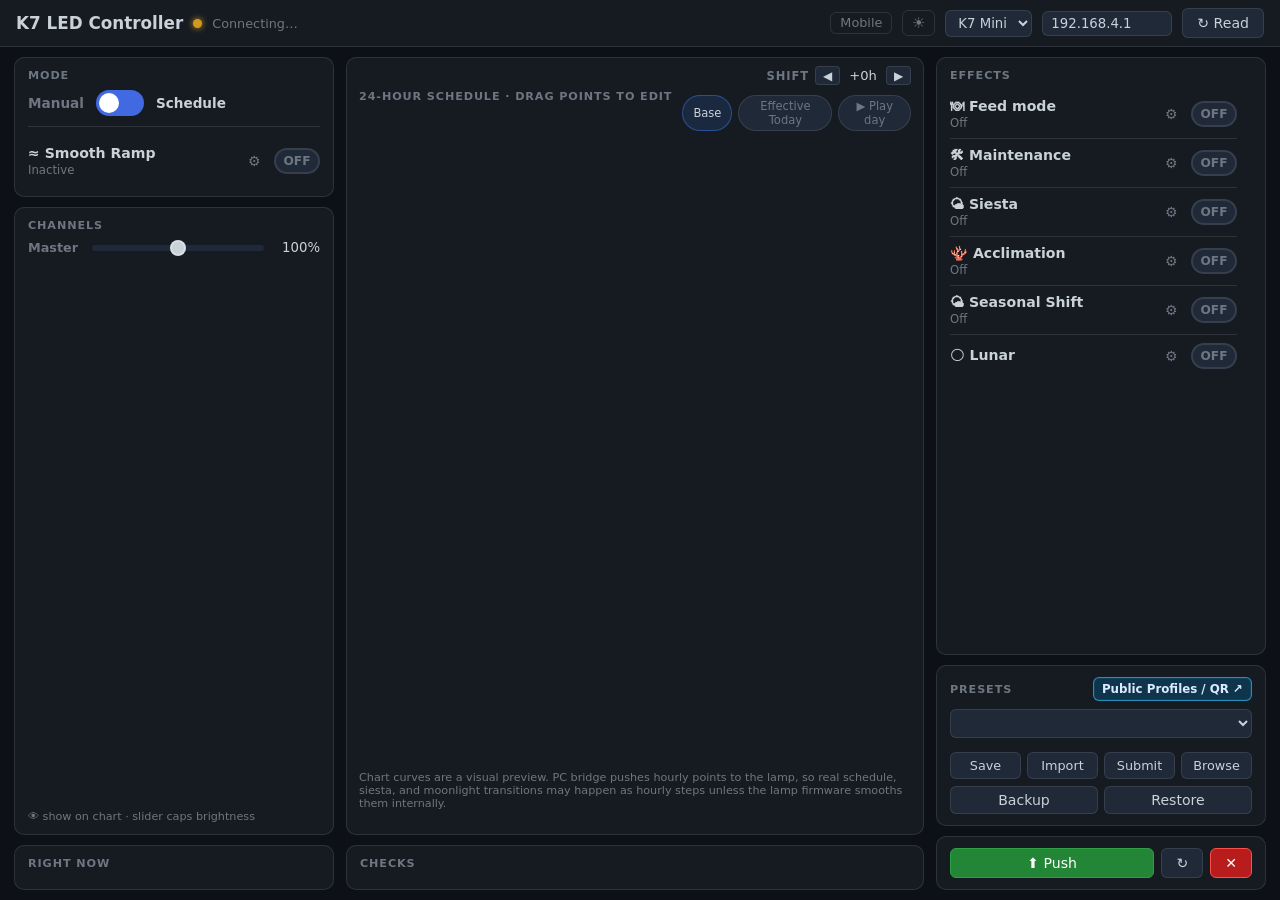
==== internal/httpapi/static/index.html @ 7604b58f "Initialize ReefTank Hub from K7 Pi controller" ====
<!DOCTYPE html>
<html lang="en">
<head>
<meta charset="UTF-8">
<meta name="viewport" content="width=device-width, initial-scale=1">
<title>K7 LED Controller</title>
<link rel="icon" type="image/png" href="/static/favicon.png">
<link rel="stylesheet" href="/static/vendor/bootstrap.min.css">
<script src="/static/vendor/chart.umd.min.js"></script>
<script src="/static/vendor/chartjs-plugin-dragdata.min.js"></script>
<style>
:root {
  --bg:             #0d1117;
  --surface:        #161b22;
  --surface2:       #1f2937;
  --border:         rgba(255,255,255,0.1);
  --text:           #c9d1d9;
  --muted:          #6e7681;
  --hover:          #2d3748;
  --chart-grid:     rgba(255,255,255,0.05);
  --tooltip-bg:     rgba(15,20,30,0.95);
  --tooltip-border: rgba(255,255,255,0.1);
  --tooltip-text:   #c9d1d9;
  --nowline:        rgba(220,160,20,0.85);
  --nowline-label:  rgba(220,160,20,1);
  --shiftline:      rgba(56,189,248,0.85);
  --shiftline-label:rgba(56,189,248,1);
}
[data-theme="light"] {
  --bg:             #f6f8fa;
  --surface:        #ffffff;
  --surface2:       #eaeef2;
  --border:         rgba(0,0,0,0.12);
  --text:           #1c2128;
  --muted:          #57606a;
  --hover:          #d0d7de;
  --chart-grid:     rgba(0,0,0,0.07);
  --tooltip-bg:     rgba(255,255,255,0.97);
  --tooltip-border: rgba(0,0,0,0.15);
  --tooltip-text:   #1c2128;
  --nowline:        rgba(180,110,0,0.8);
  --nowline-label:  rgba(180,110,0,1);
  --shiftline:      rgba(3,105,161,0.8);
  --shiftline-label:rgba(3,105,161,1);
}
* { box-sizing: border-box; }
body {
  background: var(--bg); color: var(--text);
  font-family: 'Segoe UI', system-ui, sans-serif;
  height: 100vh; overflow: hidden; margin: 0;
  display: flex; flex-direction: column;
}

/* ── topbar ── */
.topbar { background: var(--surface); border-bottom: 1px solid var(--border); padding: 8px 16px; display: flex; align-items: center; gap: 10px; flex-wrap: wrap; flex-shrink: 0; }
.topbar h1 { font-size: 1.05rem; font-weight: 600; margin: 0; white-space: nowrap; }
.topbar input[type=text], .topbar select { background: var(--surface2); border: 1px solid var(--border); color: var(--text); border-radius: 6px; padding: 4px 8px; font-size: 0.83rem; font-family: inherit; }
.topbar input[type=text] { width: 130px; }
.status-dot { width: 9px; height: 9px; border-radius: 50%; flex-shrink: 0; }
.status-dot.ok    { background: #3fb950; box-shadow: 0 0 6px #3fb950; }
.status-dot.error { background: #f85149; box-shadow: 0 0 6px #f85149; }
.status-dot.busy  { background: #d29922; box-shadow: 0 0 6px #d29922; animation: pulse 1s infinite; }
@keyframes pulse { 0%,100%{opacity:1} 50%{opacity:0.4} }
#statusMsg { font-size: 0.8rem; color: var(--muted); }
.version-chip { display:none; align-items:center; min-height:22px; padding:2px 8px; border:1px solid var(--border); border-radius:6px; background:var(--surface2); color:var(--muted); font-size:0.74rem; font-variant-numeric:tabular-nums; white-space:nowrap; }

/* ── three-column grid ── */
.grid-b {
  display: grid; grid-template-columns: 320px minmax(260px, 1fr) 330px;
  gap: 12px; padding: 10px 14px;
  flex: 1; min-height: 0;
}
.col-left  { display: flex; flex-direction: column; gap: 10px; min-height: 0; overflow-y: auto; }
.col-mid   { display: flex; flex-direction: column; min-height: 0; min-width: 0; }
.col-right { display: flex; flex-direction: column; gap: 10px; min-height: 0; overflow-y: auto; }

/* ── cards ── */
.card { background: var(--surface); border: 1px solid var(--border); border-radius: 10px; padding: 11px 13px; color: var(--text); }
.card-title { font-size: 0.7rem; font-weight: 700; letter-spacing: 0.08em; text-transform: uppercase; color: var(--muted); margin-bottom: 8px; }
.card-title-row { display:flex; align-items:center; justify-content:space-between; gap:8px; margin-bottom:8px; }
.card-title-row .card-title { margin-bottom:0; }
.public-profile-link { color:#dbeafe; border:1px solid rgba(56,189,248,0.65); border-radius:6px; padding:4px 8px; font-size:0.74rem; font-weight:700; letter-spacing:0; text-transform:none; text-decoration:none; background:rgba(3,105,161,0.34); box-shadow:0 0 0 1px rgba(14,165,233,0.12) inset; white-space:nowrap; }
.public-profile-link:hover { color:#ffffff; border-color:#7dd3fc; background:rgba(3,105,161,0.55); }
.warn-list { display:flex; flex-direction:column; gap:6px; }
.warn-item { border:1px solid var(--border); border-radius:8px; padding:7px 9px; font-size:0.76rem; line-height:1.35; background:var(--surface2); }
.warn-item[data-level="caution"] { border-color: rgba(248,81,73,0.4); }
.warn-item[data-level="check"] { border-color: rgba(210,153,34,0.4); }
.warn-item[data-level="info"] { border-color: rgba(56,189,248,0.4); }
.warn-item[data-level="ok"] { border-color: rgba(63,185,80,0.35); }
.warn-level { font-size:0.68rem; letter-spacing:0.08em; text-transform:uppercase; color:var(--muted); margin-bottom:2px; }

/* ── mode toggle (inside card) ── */
.mode-row { display: flex; align-items: center; gap: 12px; }
.mode-label { font-size: 0.85rem; font-weight: 600; color: var(--muted); }
.mode-label.active { color: var(--text); }
.toggle-switch { position: relative; width: 48px; height: 26px; cursor: pointer; flex-shrink: 0; }
.toggle-switch input { opacity: 0; width: 0; height: 0; }
.toggle-track { position: absolute; inset: 0; border-radius: 13px; background: #4169e1; transition: background 0.2s; }
.toggle-track.manual { background: #e1a141; }
.toggle-thumb { position: absolute; top: 3px; left: 3px; width: 20px; height: 20px; border-radius: 50%; background: #fff; transition: transform 0.2s; }
.toggle-switch input:checked ~ .toggle-thumb { transform: translateX(22px); }
.mode-extra { margin-top:10px; padding-top:10px; border-top:1px solid var(--border); }

/* ── master / shift ── */
.master-row { display: grid; grid-template-columns: 54px 1fr 50px; align-items: center; gap: 8px; }
.shift-row  { display: flex; align-items: center; gap: 6px; margin-top: 8px; }
.master-lbl { font-size: 0.8rem; font-weight: 600; color: var(--muted); }
.master-slider { flex:1; width:100%; height:6px; -webkit-appearance:none; appearance:none; border-radius:3px; outline:none; cursor:pointer; background:var(--surface2); accent-color:#c9d1d9; }
.master-slider::-webkit-slider-thumb { -webkit-appearance:none; width:16px; height:16px; border-radius:50%; background:#c9d1d9; cursor:pointer; border:2px solid rgba(255,255,255,0.3); }
.master-value { width:50px; text-align:right; font-size:0.83rem; font-variant-numeric:tabular-nums; }
.shift-btn { background:var(--surface2); border:1px solid var(--border); color:var(--text); border-radius:4px; padding:1px 7px; font-size:0.78rem; cursor:pointer; }
.shift-btn:hover { background:var(--hover); }
.shift-val { min-width:34px; text-align:center; font-size:0.82rem; font-variant-numeric:tabular-nums; }

/* ── channel rows (combined current + cap) ── */
.ch-row { display:grid; grid-template-columns: 14px 78px 22px 1fr 48px; align-items:center; gap:7px; padding:7px 0; border-bottom: 1px solid var(--border); }
.ch-row:last-child { border-bottom: none; }
.ch-dot  { width: 12px; height: 12px; border-radius: 50%; }
.ch-name { font-size: 0.83rem; font-weight: 500; }
.eye { background: transparent; border: none; cursor: pointer; color: var(--muted); font-size: 0.88rem; padding: 0; line-height: 1; }
.eye.off { opacity: 0.22; }
[data-theme="light"] .master-slider::-webkit-slider-thumb { background:#57606a; border-color:rgba(0,0,0,0.2); }
.ch-slider { width:100%; height:6px; -webkit-appearance:none; appearance:none; border-radius:3px; outline:none; cursor:pointer; background:var(--surface2); }
.ch-slider::-webkit-slider-thumb { -webkit-appearance:none; width:16px; height:16px; border-radius:50%; cursor:pointer; border:2px solid rgba(255,255,255,0.3); }
.ch-scale-val { text-align:right; font-size:0.8rem; font-variant-numeric:tabular-nums; color:var(--muted); }

/* Editable value chips — tap a number to type it instead of dragging the slider */
.editable-val { box-sizing:border-box; border:1px solid var(--border); background:var(--surface2); border-radius:5px; padding:2px 5px; cursor:text; color:var(--text); }
.editable-val:hover { border-color:var(--accent,#3a8fd8); }
.editable-val.editing { padding:0; border-color:var(--accent,#3a8fd8); }
.editable-val .val-edit { box-sizing:border-box; width:100%; border:none; background:transparent; color:var(--text); font:inherit; text-align:right; outline:none; padding:2px 5px; margin:0; -moz-appearance:textfield; }
.editable-val .val-edit::-webkit-outer-spin-button,
.editable-val .val-edit::-webkit-inner-spin-button { -webkit-appearance:none; margin:0; }
[data-theme="light"] .ch-slider::-webkit-slider-thumb { border-color:rgba(0,0,0,0.2); }
.channels-card { flex:1; min-height:0; display:flex; flex-direction:column; overflow:hidden; }
#chScaleBar { flex:1; min-height:0; overflow-y:auto; padding-right:4px; scrollbar-gutter:stable; }
.channels-note { flex-shrink:0; font-size:0.7rem; color:var(--muted); margin-top:6px; }

/* ── now bars ── */
.now-bar-row { display: grid; grid-template-columns: 14px 1fr 7px 1fr 38px; align-items: center; gap: 7px; padding: 4px 0; }
.now-track { background: var(--surface2); border-radius: 3px; height: 9px; overflow: hidden; }
.now-fill  { height: 100%; border-radius: 3px; }
.now-pct   { text-align: right; font-size: 0.76rem; color: var(--muted); font-variant-numeric: tabular-nums; }
.out-dot { width: 7px; height: 7px; border-radius: 50%; background: var(--muted); opacity: 0.85; }
.out-dot.out-ok      { background:#3fb950; box-shadow:0 0 4px rgba(63,185,80,0.8); }
.out-dot.out-pending { background:#d29922; box-shadow:0 0 4px rgba(210,153,34,0.8); }
.out-dot.out-fail    { background:#f85149; box-shadow:0 0 4px rgba(248,81,73,0.8); }
.out-dot.out-est     { background:var(--muted); opacity:0.45; }

/* ── chart (fills col-mid) ── */
#autoPanel {
  flex: 1; min-height: 0; display: flex; flex-direction: column;
  background: var(--surface); border: 1px solid var(--border); border-radius: 10px;
  padding: 8px 12px 6px;
}
.chart-title { font-size: 0.7rem; font-weight: 700; letter-spacing: 0.08em; text-transform: uppercase; color: var(--muted); margin-bottom: 4px; flex-shrink: 0; }
.chart-top { display:flex; align-items:center; justify-content:space-between; gap:10px; margin-bottom:4px; flex-shrink:0; }
.chart-controls { display:flex; align-items:center; gap:10px; flex-wrap:wrap; justify-content:flex-end; }
.chart-modes { display:flex; gap:6px; }
.chart-mode-btn { background:var(--surface2); border:1px solid var(--border); color:var(--muted); border-radius:999px; padding:3px 10px; font-size:0.72rem; cursor:pointer; font-family:inherit; }
.chart-mode-btn.active { color:var(--text); border-color:rgba(59,130,246,0.45); background:rgba(59,130,246,0.14); }
.chart-shift { display:flex; align-items:center; gap:6px; }
.chart-shift-label { font-size:0.72rem; font-weight:700; letter-spacing:0.08em; text-transform:uppercase; color:var(--muted); }
.chart-canvas-wrap { flex: 1; min-height: 0; position: relative; }
.chart-canvas-wrap canvas { position: absolute; inset: 0; }
.chart-mode-btn.play-active { color:#f59e0b; border-color:rgba(245,158,11,0.45); background:rgba(245,158,11,0.14); }
.chart-toast { position:fixed; top:50%; left:50%; transform:translate(-50%,-50%) scale(0.92); background:#1e3a5f; border:1px solid #3b82f6; color:#e2e8f0; border-radius:10px; padding:12px 22px; font-size:0.88rem; font-weight:500; z-index:9999; opacity:0; transition:opacity 0.2s,transform 0.2s; pointer-events:none; white-space:nowrap; box-shadow:0 8px 32px rgba(0,0,0,0.5); }
.chart-toast.show { opacity:1; transform:translate(-50%,-50%) scale(1); }
.color-strip { display: flex; height: 13px; border-radius: 4px; overflow: hidden; gap: 1px; margin-top: 5px; flex-shrink: 0; }
.color-strip > div { flex: 1; }

/* ── manual panel (in col-mid) ── */
#manualPanel { flex: 1; overflow-y: auto; padding: 14px 4px; }
.ch-slider-row { display: flex; align-items: center; gap: 12px; padding: 9px 0; border-bottom: 1px solid var(--border); }
.ch-slider-row:last-child { border-bottom: none; }
.ch-label { width: 106px; font-size: 0.88rem; font-weight: 500; flex-shrink: 0; }
.ch-value { width: 48px; text-align: right; font-size: 0.88rem; font-variant-numeric: tabular-nums; }

/* ── effects (right column) ── */
.fx-row-wrap { border-bottom: 1px solid var(--border); }
.fx-row-wrap:last-child { border-bottom: none; }
.effects-card { flex:1; min-height:0; overflow-y:auto; scrollbar-gutter:stable; }
.fx-row { display: flex; align-items: center; padding: 8px 0; gap: 8px; }
.fx-info { flex: 1; min-width: 0; }
.fx-name { font-size: 0.88rem; font-weight: 600; }
.fx-sub  { font-size: 0.73rem; color: var(--muted); margin-top: 2px; white-space: nowrap; overflow: hidden; text-overflow: ellipsis; }
.fx-cog  { background: transparent; border: none; color: var(--muted); font-size: 0.88rem; cursor: pointer; padding: 3px 5px; border-radius: 4px; line-height: 1; }
.fx-cog:hover, .fx-cog.open { background: var(--hover); color: var(--text); }
.fx-tog  { min-width: 46px; height: 26px; border-radius: 13px; border: 2px solid var(--border); background: var(--surface2); color: var(--muted); font-size: 0.76rem; font-weight: 700; cursor: pointer; font-family: inherit; transition: border-color 0.15s, background 0.15s, color 0.15s; flex-shrink: 0; }

/* active states */
.fx-row-wrap[data-fx="ramp"].active  .fx-tog { border-color:rgba(56,189,248,0.6);  background:rgba(56,189,248,0.14);  color:#38bdf8; }
.fx-row-wrap[data-fx="feed"].active  .fx-tog { border-color:rgba(249,115,22,0.6);  background:rgba(249,115,22,0.14);  color:#f97316; }
.fx-row-wrap[data-fx="maintenance"].active  .fx-tog { border-color:rgba(203,213,225,0.65);  background:rgba(203,213,225,0.12);  color:#e2e8f0; }
.fx-row-wrap[data-fx="siesta"].active .fx-tog { border-color:rgba(56,189,248,0.6);  background:rgba(56,189,248,0.14);  color:#38bdf8; }
.fx-row-wrap[data-fx="acclimation"].active .fx-tog { border-color:rgba(16,185,129,0.6);  background:rgba(16,185,129,0.14);  color:#10b981; }
.fx-row-wrap[data-fx="seasonal"].active .fx-tog { border-color:rgba(234,179,8,0.6);  background:rgba(234,179,8,0.14);  color:#eab308; }
.fx-row-wrap[data-fx="lunar"].active .fx-tog { border-color:rgba(99,102,241,0.6);  background:rgba(99,102,241,0.16);  color:#818cf8; }
.fx-row-wrap[data-fx="ramp"].active  .fx-name { color:#38bdf8; }
.fx-row-wrap[data-fx="feed"].active  .fx-name { color:#f97316; }
.fx-row-wrap[data-fx="maintenance"].active  .fx-name { color:#e2e8f0; }
.fx-row-wrap[data-fx="siesta"].active .fx-name { color:#38bdf8; }
.fx-row-wrap[data-fx="acclimation"].active .fx-name { color:#10b981; }
.fx-row-wrap[data-fx="seasonal"].active .fx-name { color:#eab308; }
.fx-row-wrap[data-fx="lunar"].active .fx-name { color:#818cf8; }

/* inline settings panel */
.fx-flyout { display:none; padding:7px 0 3px; border-top:1px solid var(--border); }
.fx-flyout.open { display:block; }
.fx-flyout-title { display:none; }
.fx-flyout-row { display:flex; align-items:center; gap:8px; padding:3px 0; font-size:0.82rem; }
.fx-time-row   { display:flex; align-items:center; gap:6px; padding:3px 0; font-size:0.81rem; color:var(--muted); }
.ls-label      { display:flex; align-items:center; gap:6px; font-size:0.83rem; color:var(--text); cursor:pointer; user-select:none; }
.ls-label input[type=checkbox] { cursor:pointer; accent-color:#6366f1; }
.ls-time-wrap  { display:flex; align-items:center; gap:5px; margin-top:4px; font-size:0.81rem; color:var(--muted); }
.time-input    { background:var(--surface2); border:1px solid var(--border); color:var(--text); border-radius:4px; padding:3px 5px; font-size:0.8rem; width:86px; font-family:inherit; }
.time-input::-webkit-calendar-picker-indicator { filter:invert(0.6); cursor:pointer; }
[data-theme="light"] .time-input::-webkit-calendar-picker-indicator { filter:none; opacity:0.5; }
.lm-intensity { background:var(--surface2); border:1px solid var(--border); color:var(--text); border-radius:4px; padding:3px 4px; font-size:0.8rem; width:3rem; text-align:center; font-family:inherit; }
.fx-phase { font-size:0.82rem; color:var(--muted); }

/* ── presets ── */
#presetSel { background:var(--surface2); border:1px solid var(--border); color:var(--text); border-radius:6px; padding:5px 8px; font-size:0.83rem; width:100%; cursor:pointer; font-family:inherit; }
#presetDesc { font-size:0.75rem; color:var(--muted); }
.preset-action-row { display:flex; gap:6px; margin-top:7px; align-items:center; }
.preset-action-row .btn-secondary-custom { flex:1 1 0; min-width:0; padding:5px 8px; }
.preset-action-row.compact .btn-secondary-custom { font-size:0.8rem; }

/* ── buttons ── */
.btn-primary-custom   { background:#238636; border:1px solid #2ea043; color:#fff; border-radius:6px; padding:6px 14px; font-size:0.88rem; cursor:pointer; transition:background 0.15s; font-family:inherit; }
.btn-primary-custom:hover   { background:#2ea043; }
.btn-secondary-custom { background:var(--surface2); border:1px solid var(--border); color:var(--text); border-radius:6px; padding:6px 14px; font-size:0.88rem; cursor:pointer; transition:background 0.15s; font-family:inherit; }
.btn-secondary-custom:hover { background:var(--hover); }
.btn-danger-custom    { background:#b91c1c; border:1px solid #f85149; color:#fff; border-radius:6px; padding:6px 14px; font-size:0.88rem; cursor:pointer; transition:background 0.15s; font-family:inherit; }
.btn-danger-custom:hover    { background:#dc2626; }
button:disabled { opacity:0.45; cursor:not-allowed; }
.cap-hidden { display:none !important; }

/* ── consent modal ── */
.consent-backdrop { position:fixed; inset:0; z-index:1000; background:rgba(0,0,0,0.72); display:flex; align-items:center; justify-content:center; padding:18px; }
.consent-backdrop[hidden] { display:none; }
.consent-modal { width:min(560px, 100%); max-height:min(660px, 92vh); background:var(--surface); border:1px solid var(--border); border-radius:10px; box-shadow:0 18px 48px rgba(0,0,0,0.42); display:flex; flex-direction:column; overflow:hidden; }
.consent-head { padding:14px 16px 10px; border-bottom:1px solid var(--border); }
.consent-title { font-size:1rem; font-weight:700; }
.consent-sub { font-size:0.78rem; color:var(--muted); margin-top:3px; }
.consent-body { max-height:280px; overflow-y:auto; padding:14px 16px; line-height:1.45; font-size:0.86rem; scrollbar-gutter:stable; }
.consent-body p { margin:0 0 10px; }
.consent-body p:last-child { margin-bottom:0; }
.consent-check { display:flex; align-items:flex-start; gap:9px; padding:12px 16px; border-top:1px solid var(--border); font-size:0.82rem; line-height:1.35; }
.consent-check input { margin-top:2px; accent-color:#3fb950; }
.consent-actions { display:flex; justify-content:flex-end; gap:8px; padding:12px 16px 14px; border-top:1px solid var(--border); }
.consent-hint { padding:0 16px 12px; color:var(--muted); font-size:0.76rem; }

/* ── Community preset browser ── */
.cpb-backdrop { position:fixed; inset:0; z-index:1000; background:rgba(0,0,0,0.74); display:flex; align-items:center; justify-content:center; padding:14px; }
.cpb-backdrop[hidden] { display:none; }
.cpb-panel { width:100%; max-width:480px; max-height:88vh; background:var(--surface); border:1px solid var(--border); border-radius:10px; box-shadow:0 18px 48px rgba(0,0,0,0.44); display:flex; flex-direction:column; overflow:hidden; }
.cpb-head { padding:14px 14px 10px; border-bottom:1px solid var(--border); display:flex; align-items:center; justify-content:space-between; }
.cpb-title { font-size:1rem; font-weight:700; }
.cpb-filter { display:flex; gap:6px; padding:10px 14px; border-bottom:1px solid var(--border); }
.cpb-filter-btn { flex:1; padding:6px 8px; border-radius:6px; border:1px solid var(--border); background:transparent; color:var(--text); font-size:0.78rem; cursor:pointer; font-family:inherit; }
.cpb-filter-btn.active { background:#3b82f6; color:#fff; border-color:transparent; }
.cpb-list { flex:1; overflow-y:auto; padding:8px 10px; display:flex; flex-direction:column; gap:8px; scrollbar-gutter:stable; min-height:120px; }
.cpb-item { border:1px solid var(--border); border-radius:8px; padding:10px 12px; }
.cpb-item-head { display:flex; align-items:baseline; justify-content:space-between; gap:8px; margin-bottom:4px; }
.cpb-item-name { font-weight:600; font-size:0.9rem; }
.cpb-item-badge { font-size:0.68rem; padding:2px 6px; border-radius:4px; background:var(--border); color:var(--muted); white-space:nowrap; }
.cpb-item-notes { font-size:0.78rem; color:var(--muted); line-height:1.35; margin-bottom:8px; }
.cpb-item-btn { display:block; width:100%; padding:7px 12px; border-radius:6px; border:none; background:#3b82f6; color:#fff; font-size:0.82rem; font-weight:600; cursor:pointer; font-family:inherit; }
.cpb-item-btn:active { opacity:0.8; }
.cpb-status { padding:20px 14px; text-align:center; color:var(--muted); font-size:0.82rem; }

/* ── responsive ── */
@media (max-width:1100px) {
  body { overflow:auto; height:auto; }
  .grid-b { grid-template-columns:1fr; height:auto; }
  .col-left, .col-right { overflow-y:visible; }
  #autoPanel { min-height:320px; }
}
@media (min-width:1101px) and (max-height:760px) {
  .topbar { padding-top:4px; padding-bottom:4px; }
  .grid-b { gap:10px; padding:8px 10px; }
  .col-left, .col-right { gap:8px; }
  .card { padding:9px 12px; }
  .card-title { margin-bottom:6px; }
  .mode-extra { margin-top:8px; padding-top:8px; }
  .ch-row { padding:4px 0; gap:6px; }
  .master-row { margin-bottom:5px !important; }
  .channels-note { margin-top:4px; }
  .now-bar-row { padding:3px 0; }
  .fx-row { padding:5px 0; }
  .fx-flyout { padding-top:5px; }
  .fx-flyout-row, .fx-time-row { padding:2px 0; }
  .chart-top { margin-bottom:2px; }
  .color-strip { height:12px; margin-top:4px; }
}
dialog.yn-dialog { border:1px solid var(--border); border-radius:10px; background:var(--surface); color:var(--text); padding:20px 24px; max-width:340px; }
dialog.yn-dialog::backdrop { background:rgba(0,0,0,0.45); }
dialog.yn-dialog p { margin:0 0 16px; font-size:0.9rem; line-height:1.4; }
dialog.yn-dialog .yn-btns { display:flex; gap:8px; justify-content:flex-end; }
dialog.yn-dialog .yn-btns button { padding:6px 18px; border-radius:6px; border:1px solid var(--border); cursor:pointer; font-family:inherit; font-size:0.88rem; background:var(--surface2); color:var(--text); }
dialog.yn-dialog .yn-btns button.yn-yes { background:var(--accent,#3a8fd8); color:#fff; border-color:var(--accent,#3a8fd8); }
dialog.fr-dialog { border:1px solid var(--border); border-radius:10px; background:var(--surface); color:var(--text); padding:22px 24px; max-width:380px; }
dialog.fr-dialog::backdrop { background:rgba(0,0,0,0.6); }
dialog.fr-dialog h3 { margin:0 0 6px; font-size:1rem; }
dialog.fr-dialog p { margin:0 0 14px; font-size:0.86rem; color:var(--muted); line-height:1.45; }
dialog.fr-dialog input[type=text] { width:100%; box-sizing:border-box; padding:7px 10px; border:1px solid var(--border); border-radius:6px; background:var(--surface2); color:var(--text); font-family:inherit; font-size:0.9rem; margin-bottom:4px; }
dialog.fr-dialog .fr-err { color:var(--err,#e55); font-size:0.8rem; min-height:1.2em; margin-bottom:10px; }
dialog.fr-dialog .fr-btns { display:flex; gap:8px; justify-content:flex-end; }
dialog.fr-dialog .fr-save { padding:7px 20px; background:var(--accent,#3a8fd8); color:#fff; border:none; border-radius:6px; cursor:pointer; font-family:inherit; font-size:0.9rem; font-weight:600; }
dialog.fr-dialog .fr-skip { padding:7px 12px; background:none; border:1px solid var(--border); border-radius:6px; color:var(--muted); cursor:pointer; font-family:inherit; font-size:0.88rem; }
</style>
</head>
<body>

<!-- ── Top bar ── -->
<div class="topbar">
  <h1>K7 LED Controller</h1>
  <span class="version-chip" id="versionChip" title="Firmware version"></span>
  <div class="status-dot busy" id="dot"></div>
  <span id="statusMsg">Connecting…</span>
  <div style="flex:1"></div>
  <a href="/?view=mobile" style="font-size:0.8rem;color:var(--muted);text-decoration:none;border:1px solid var(--border);border-radius:6px;padding:4px 9px;line-height:1">Mobile</a>
  <button id="themeBtn" onclick="toggleTheme()" title="Toggle light/dark theme"
          style="background:transparent;border:1px solid var(--border);color:var(--muted);border-radius:6px;padding:4px 9px;font-size:0.95rem;cursor:pointer;line-height:1">☀</button>
  <select id="deviceSel" onchange="onDeviceChange()" title="Device type">
    <option value="k7mini">K7 Mini</option>
    <option value="k7pro">K7 Pro</option>
  </select>
  <input type="text" id="hostInput" value="192.168.4.1" placeholder="IP address"
         title="Device IP address" onchange="onHostChange()">
<button class="btn-secondary-custom" onclick="readFromDevice()" id="readBtn">↻ Read</button>
</div>

<div class="consent-backdrop" id="rampConsentModal" hidden>
  <div class="consent-modal" role="dialog" aria-modal="true" aria-labelledby="rampConsentTitle">
    <div class="consent-head">
      <div class="consent-title" id="rampConsentTitle">Smooth Ramp consent</div>
      <div class="consent-sub">Read the full notice before enabling this optional feature.</div>
    </div>
    <div class="consent-body" id="rampConsentBody" tabindex="0">
      <p>Without Smooth Ramp, the controller sends one live luminance update per hour to keep the lamp in step with the schedule. Smooth Ramp increases this to about every 2 minutes, but only when calculated channel values change.</p>
      <p>Neither mode intentionally rewrites the lamp's stored 24-hour schedule. The full schedule is kept on the ESP32 controller, and the lamp receives only the current output level.</p>
      <p>However, the Noo-Psyche lamp firmware is closed. We cannot verify whether the lamp stores live luminance commands internally or how it manages write wear. Smooth Ramp sends commands more frequently than the hourly default, which may increase any internal write activity.</p>
      <p>Use Smooth Ramp at your own discretion.</p>
    </div>
    <label class="consent-check">
      <input type="checkbox" id="rampConsentCheck" disabled>
      <span>I have read the full Smooth Ramp notice and accept the uncertainty around the lamp's closed firmware.</span>
    </label>
    <div class="consent-hint" id="rampConsentHint">Scroll to the bottom of the notice to unlock acknowledgement.</div>
    <div class="consent-actions">
      <button class="btn-secondary-custom" id="rampConsentCancel" type="button">Cancel</button>
      <button class="btn-primary-custom" id="rampConsentEnable" type="button" disabled>Enable Smooth Ramp</button>
    </div>
  </div>
</div>

<!-- ── Three-column grid ── -->
<div class="grid-b">

  <!-- ═══ LEFT COLUMN ═══ -->
  <div class="col-left">

    <!-- Mode -->
    <div class="card">
      <div class="card-title">Mode</div>
      <div class="mode-row">
        <span class="mode-label" id="lblManual">Manual</span>
        <label class="toggle-switch" title="Switch between Manual and Schedule mode">
          <input type="checkbox" id="modeToggle" onchange="onModeToggle()">
          <div class="toggle-track" id="toggleTrack"></div>
          <div class="toggle-thumb"></div>
        </label>
        <span class="mode-label active" id="lblAuto">Schedule</span>
      </div>
      <div class="mode-extra fx-row-wrap" data-fx="ramp" id="rampPill" data-cap="smooth_ramp">
        <div class="fx-row">
          <div class="fx-info">
            <div class="fx-name">≈ Smooth Ramp</div>
            <div class="fx-sub" id="rampTick">Inactive</div>
          </div>
          <button class="fx-cog" id="rampCfgBtn" onclick="toggleFlyout('ramp')" title="Ramp info">⚙</button>
          <button class="fx-tog" id="rampBtn" onclick="toggleRamp()" title="Enable smooth ramping">OFF</button>
        </div>
        <div class="fx-flyout" id="rampFlyout">
          <div class="fx-flyout-row">
            <span style="font-size:0.8rem;color:var(--muted)">Without Smooth Ramp the schedule is followed with one update per hour. Enable Smooth Ramp to increase this to about every 2 minutes when calculated channel values change, smoothing brightness transitions. The last tick time is shown below the name above.</span>
          </div>
        </div>
      </div>
    </div>

    <!-- Channel brightness (eye + scale slider per channel) -->
    <div class="card channels-card">
      <div class="card-title">Channels</div>
      <div class="master-row" style="margin-bottom:8px">
        <span class="master-lbl">Master</span>
        <input type="range" id="masterSlider" class="master-slider" min="0" max="200" value="100" oninput="onMasterChange()">
        <span class="master-value" id="masterVal">100%</span>
      </div>
      <div id="chScaleBar"></div>
      <div class="channels-note">👁 show on chart · slider caps brightness</div>
    </div>

    <!-- Right now -->
    <div class="card">
      <div class="card-title" id="nowTitle">Right now</div>
      <div id="nowBars"></div>
    </div>

  </div><!-- /col-left -->

  <!-- ═══ MIDDLE COLUMN ═══ -->
  <div class="col-mid">

    <!-- Auto: chart -->
    <div id="autoPanel">
      <div class="chart-top">
        <div class="chart-title" id="chartTitle">24-Hour Schedule · drag points to edit</div>
        <div class="chart-controls">
          <div class="chart-shift">
            <span class="chart-shift-label">Shift</span>
            <button class="shift-btn" onclick="changeShift(-1)">◀</button>
            <span class="shift-val" id="shiftVal">+0h</span>
            <button class="shift-btn" onclick="changeShift(+1)">▶</button>
          </div>
          <div class="chart-modes">
            <button class="chart-mode-btn active" id="chartBaseBtn" onclick="setChartMode('base')">Base</button>
            <button class="chart-mode-btn" id="chartEffectiveBtn" onclick="setChartMode('effective')">Effective Today</button>
            <button class="chart-mode-btn" id="playBtn" onclick="togglePlayDay()" title="Play the full day schedule on the lamp">▶ Play day</button>
          </div>
        </div>
      </div>
      <div class="chart-canvas-wrap">
        <canvas id="schedChart"></canvas>
      </div>
      <div class="channels-note" data-cap="siesta_baked_schedule|fixed_lunar">Chart curves are a visual preview. PC bridge pushes hourly points to the lamp, so real schedule, siesta, and moonlight transitions may happen as hourly steps unless the lamp firmware smooths them internally.</div>
      <div class="color-strip" id="colorStrip"></div>
    </div>

    <!-- Checks -->
    <div class="card" style="margin-top:10px" data-cap="logs">
      <div class="card-title">Checks</div>
      <div class="warn-list" id="warningsList"></div>
    </div>

    <!-- Manual: sliders -->
    <div id="manualPanel" style="display:none">
      <div style="font-size:0.82rem;color:var(--muted);margin-bottom:12px">Set each channel. Preview updates live as you move sliders.</div>
      <div id="sliderRows"></div>
      <div style="margin-top:14px">
        <button class="btn-primary-custom" onclick="saveManual()">Apply to Device</button>
      </div>
    </div>

  </div><!-- /col-mid -->

  <!-- ═══ RIGHT COLUMN ═══ -->
  <div class="col-right">

    <!-- Effects -->
    <div class="card effects-card">
      <div class="card-title">Effects</div>

      <!-- Feed mode -->
      <div class="fx-row-wrap" data-fx="feed" id="feedPill" data-cap="feed_mode">
        <div class="fx-row">
          <div class="fx-info">
            <div class="fx-name">🍽 Feed mode</div>
            <div class="fx-sub" id="feedSub">Off</div>
          </div>
          <button class="fx-cog" id="feedCfgBtn" onclick="toggleFlyout('feed')" title="Feed settings">⚙</button>
          <button class="fx-tog" id="feedBtn" onclick="toggleFeed()" title="Temporarily boost white for feeding">OFF</button>
        </div>
        <div class="fx-flyout" id="feedFlyout">
          <div class="fx-flyout-row">
            <span style="font-size:0.82rem;color:var(--muted)">Duration</span>
            <input type="number" id="feedDuration" class="lm-intensity" min="1" max="60" value="15" onchange="onFeedDurationChange()">
            <span style="font-size:0.82rem;color:var(--muted)">min</span>
          </div>
          <div class="fx-flyout-row">
            <span style="font-size:0.82rem;color:var(--muted)">White brightness</span>
            <input type="number" id="feedIntensity" class="lm-intensity" min="1" max="100" value="80" onchange="onFeedIntensityChange()">
            <span style="font-size:0.82rem;color:var(--muted)">%</span>
          </div>
        </div>
      </div>

      <!-- Maintenance mode -->
      <div class="fx-row-wrap" data-fx="maintenance" id="maintenancePill" data-cap="maintenance_mode">
        <div class="fx-row">
          <div class="fx-info">
            <div class="fx-name">🛠 Maintenance</div>
            <div class="fx-sub" id="maintenanceSub">Off</div>
          </div>
          <button class="fx-cog" id="maintenanceCfgBtn" onclick="toggleFlyout('maintenance')" title="Maintenance settings">⚙</button>
          <button class="fx-tog" id="maintenanceBtn" onclick="toggleMaintenance()" title="Temporarily switch to a balanced inspection light for tank work">OFF</button>
        </div>
        <div class="fx-flyout" id="maintenanceFlyout">
          <div class="fx-flyout-row">
            <span style="font-size:0.82rem;color:var(--muted)">Duration</span>
            <input type="number" id="maintenanceDuration" class="lm-intensity" min="1" max="180" value="30" onchange="onMaintenanceDurationChange()">
            <span style="font-size:0.82rem;color:var(--muted)">min</span>
          </div>
          <div class="fx-flyout-row">
            <span style="font-size:0.82rem;color:var(--muted)">Profile intensity</span>
            <input type="number" id="maintenanceIntensity" class="lm-intensity" min="1" max="100" value="70" onchange="onMaintenanceIntensityChange()">
            <span style="font-size:0.82rem;color:var(--muted)">%</span>
          </div>
          <div class="fx-phase" id="maintenanceHint" style="margin-top:4px">Balanced inspection light with automatic timeout. Maintenance mode temporarily overrides Feed mode.</div>
        </div>
      </div>

      <!-- Siesta -->
      <div class="fx-row-wrap" data-fx="siesta" id="siestaPill" data-cap="smooth_ramp|siesta_baked_schedule">
        <div class="fx-row">
          <div class="fx-info">
            <div class="fx-name">🌤 Siesta</div>
            <div class="fx-sub" id="siestaSub">Off</div>
          </div>
          <button class="fx-cog" id="siestaCfgBtn" onclick="toggleFlyout('siesta')" title="Midday dimming settings">⚙</button>
          <button class="fx-tog" id="siestaBtn" onclick="toggleSiesta()" title="Temporarily dim the schedule during the brightest part of the day">OFF</button>
        </div>
        <div class="fx-flyout" id="siestaFlyout">
          <div class="fx-flyout-row">
            <label class="ls-label" title="Auto-run a midday dimming period every day">
              <input type="checkbox" id="siEnabled" onchange="onSiestaChange()"> Auto-schedule
            </label>
          </div>
          <div class="ls-time-wrap" id="siTimeWrap" style="display:none">
            <span style="min-width:92px">Base time</span>
            <input type="time" id="siStart" class="time-input" onchange="onSiestaChange()" title="Siesta start">
          </div>
          <div class="fx-flyout-row" id="siDurationWrap" style="display:none">
            <span style="font-size:0.82rem;color:var(--muted)">Duration</span>
            <input type="number" id="siDuration" class="lm-intensity" min="15" max="480" step="15" value="90" onchange="onSiestaChange()">
            <span style="font-size:0.82rem;color:var(--muted)">min</span>
          </div>
          <div class="fx-flyout-row" id="siIntensityWrap" style="display:none">
            <span style="font-size:0.82rem;color:var(--muted)">Dim by</span>
            <input type="number" id="siIntensity" class="lm-intensity" min="1" max="90" value="25" onchange="onSiestaChange()">
            <span style="font-size:0.82rem;color:var(--muted)">%</span>
          </div>
          <div class="fx-phase" id="siHint" style="margin-top:4px"></div>
        </div>
      </div>

      <!-- Acclimation -->
      <div class="fx-row-wrap" data-fx="acclimation" id="acclimationPill" data-cap="acclimation">
        <div class="fx-row">
          <div class="fx-info">
            <div class="fx-name">🪸 Acclimation</div>
            <div class="fx-sub" id="acclimationSub">Off</div>
          </div>
          <button class="fx-cog" id="acclimationCfgBtn" onclick="toggleFlyout('acclimation')" title="Acclimation settings">⚙</button>
          <button class="fx-tog" id="acclimationBtn" onclick="toggleAcclimation()" title="Reduce the full schedule, then recover gradually over days">OFF</button>
        </div>
        <div class="fx-flyout" id="acclimationFlyout">
          <div class="fx-flyout-row">
            <label class="ls-label">
              <input type="checkbox" id="acEnabled" onchange="onAcclimationChange()"> Enable acclimation
            </label>
          </div>
          <div class="fx-flyout-row">
            <span style="font-size:0.82rem;color:var(--muted)">Start at</span>
            <input type="number" id="acStartPercent" class="lm-intensity" min="1" max="100" value="70" onchange="onAcclimationChange()">
            <span style="font-size:0.82rem;color:var(--muted)">%</span>
          </div>
          <div class="fx-flyout-row">
            <span style="font-size:0.82rem;color:var(--muted)">Recover over</span>
            <input type="number" id="acDurationDays" class="lm-intensity" min="1" max="180" value="21" onchange="onAcclimationChange()">
            <span style="font-size:0.82rem;color:var(--muted)">days</span>
          </div>
          <div class="fx-phase" id="acHint" style="margin-top:4px"></div>
        </div>
      </div>

      <!-- Seasonal Shift -->
      <div class="fx-row-wrap" data-fx="seasonal" id="seasonalPill" data-cap="seasonal_daylength">
        <div class="fx-row">
          <div class="fx-info">
            <div class="fx-name">🌤 Seasonal Shift</div>
            <div class="fx-sub" id="seasonalSub">Off</div>
          </div>
          <button class="fx-cog" id="seasonalCfgBtn" onclick="toggleFlyout('seasonal')" title="Seasonal shift settings">⚙</button>
          <button class="fx-tog" id="seasonalBtn" onclick="toggleSeasonal()" title="Move the whole photoperiod earlier and later across the year">OFF</button>
        </div>
        <div class="fx-flyout" id="seasonalFlyout">
          <div class="fx-flyout-row">
            <label class="ls-label">
              <input type="checkbox" id="ssEnabled" onchange="onSeasonalChange()"> Enable seasonal shift
            </label>
          </div>
          <div class="fx-flyout-row">
            <span style="font-size:0.82rem;color:var(--muted)">Max shift</span>
            <input type="number" id="ssMaxShift" class="lm-intensity" min="0" max="180" value="60" onchange="onSeasonalChange()">
            <span style="font-size:0.82rem;color:var(--muted)">min</span>
          </div>
          <div class="fx-phase" id="ssHint" style="margin-top:4px"></div>
        </div>
      </div>

      <!-- Lunar Cycle -->
      <div class="fx-row-wrap" data-fx="lunar" id="lunarPill" data-cap="tracked_lunar|fixed_lunar">
        <div class="fx-row">
          <div class="fx-info">
            <div class="fx-name">🌕 Lunar</div>
            <div class="fx-sub" id="lunarTonight"></div>
          </div>
          <button class="fx-cog" id="lunarCfgBtn" onclick="toggleFlyout('lunar')" title="Lunar cycle settings">⚙</button>
          <button class="fx-tog" id="lunarBtn" onclick="toggleLunar()" title="Vary royal blue intensity with the lunar cycle">OFF</button>
        </div>
        <div class="fx-flyout" id="lunarFlyout">
          <div class="fx-flyout-row">
            <label class="ls-label" title="Auto-run the lunar effect each night">
              <input type="checkbox" id="lmEnabled" onchange="onLmChange()"> Auto-schedule
            </label>
          </div>
          <div class="fx-flyout-row">
            <label class="ls-label" title="Shift the lunar window across the month using an approximate moonrise/moonset model">
              <input type="checkbox" id="lmTrackMoonrise" onchange="onLmChange()"> Shift with moonrise/set
            </label>
          </div>
          <div class="ls-time-wrap" id="lmTimeWrap" style="display:none">
            <span style="min-width:92px">Full moon</span>
            <input type="time" id="lmStart" class="time-input" onchange="onLmChange()" title="Full-moon window start">
            <span>–</span>
            <input type="time" id="lmEnd" class="time-input" onchange="onLmChange()" title="Full-moon window end">
          </div>
          <div class="ls-time-wrap" id="lmClampWrap" style="display:none">
            <span style="min-width:92px">Night clamp</span>
            <input type="time" id="lmClampStart" class="time-input" onchange="onLmChange()" title="Night clamp start">
            <span>–</span>
            <input type="time" id="lmClampEnd" class="time-input" onchange="onLmChange()" title="Night clamp end">
          </div>
          <div class="fx-phase" id="lmWindowHint" style="margin-top:4px"></div>
          <div class="fx-flyout-row" style="margin-top:4px">
            <span style="font-size:0.82rem;color:var(--muted)">Max blue brightness</span>
            <input type="number" id="lmMaxIntensity" class="lm-intensity" min="1" max="100" value="15" onchange="onLmChange()">
            <span style="font-size:0.82rem;color:var(--muted)">%</span>
          </div>
          <div class="fx-flyout-row" style="margin-top:4px">
            <span style="font-size:0.82rem;color:var(--muted)">Day starts above</span>
            <input type="number" id="lmDayThreshold" class="lm-intensity" min="0" max="100" value="2" onchange="onLmChange()">
            <span style="font-size:0.82rem;color:var(--muted)">%</span>
          </div>
        </div>
      </div>

    </div><!-- /effects card -->

    <!-- Presets -->
    <div class="card">
      <div class="card-title-row">
        <div class="card-title">Presets</div>
        <a class="public-profile-link" href="https://bitbarista.github.io/k7-led-controller/community-presets.html" target="_blank" rel="noopener" title="Open the online public profile library and app QR codes">Public Profiles / QR ↗</a>
      </div>
      <select id="presetSel" onchange="onPresetChange()" title="Load a preset or saved profile"></select>
      <div style="display:flex;gap:6px;margin-top:7px;align-items:center">
        <button class="btn-danger-custom" id="deleteProfileBtn" onclick="deleteProfile()" title="Delete selected profile" style="display:none;padding:5px 10px">🗑</button>
        <span id="presetDesc"></span>
      </div>
      <div class="preset-action-row compact">
        <button class="btn-secondary-custom" onclick="savePreset()" title="Save current schedule as a named preset; optionally export as a shareable file">Save</button>
        <button class="btn-secondary-custom" onclick="choosePresetImport()" title="Import preset JSON into the editor">Import</button>
        <button class="btn-secondary-custom" onclick="submitCommunityPreset()" title="Submit preset for community review">Submit</button>
        <button class="btn-secondary-custom" data-cap="community_presets_browse" onclick="openCommunityBrowser()" title="Browse and install community presets from the online library">Browse</button>
      </div>
      <div class="preset-action-row">
        <button class="btn-secondary-custom" onclick="exportBackup()" title="Save a full backup of all settings, schedules, and profiles" style="padding:5px 10px">Backup</button>
        <button class="btn-secondary-custom" onclick="chooseBackupImport()" title="Restore settings, schedules, and profiles from a backup file" style="padding:5px 10px">Restore</button>
      </div>
    </div>

    <!-- Actions -->
    <div class="card">
      <div style="display:flex;gap:7px">
        <button class="btn-primary-custom" onclick="pushSchedule()" id="pushBtn" style="flex:1">⬆ Push</button>
        <button class="btn-secondary-custom" onclick="readFromDevice()" title="Read from device">↻</button>
        <button class="btn-danger-custom" onclick="clearSchedule()" title="Clear schedule">✕</button>
      </div>
    </div>

  </div><!-- /col-right -->

</div><!-- /grid-b -->

<!-- Hidden stubs for JS backward-compat -->
<div id="schedActions" style="display:none"></div>
<div id="chToggles" style="display:none"></div>
<div id="cpbBackdrop" class="cpb-backdrop" hidden>
  <div class="cpb-panel" role="dialog" aria-modal="true" aria-labelledby="cpbTitle">
    <div class="cpb-head">
      <span class="cpb-title" id="cpbTitle">Community Presets</span>
      <button class="btn-secondary-custom" onclick="closeCommunityBrowser()">✕</button>
    </div>
    <div class="cpb-filter">
      <button class="cpb-filter-btn active" id="cpbFilterDevice" onclick="setCpbFilter('device')">K7 Mini</button>
      <button class="cpb-filter-btn" id="cpbFilterAll" onclick="setCpbFilter('all')">All</button>
    </div>
    <div class="cpb-list" id="cpbList"><div class="cpb-status">Loading…</div></div>
  </div>
</div>

<input type="file" id="backupImportInput" accept="application/json,.json" style="display:none" onchange="onBackupImport(event)">
<input type="file" id="presetImportInput" accept="application/json,.json" style="display:none" onchange="onPresetImport(event)">

<script>
// ── Channel metadata ─────────────────────────────────────────────────────────
const CH = {
  uv:         { label:'UV',         rgb:[138,43,226],  css:'#8b2be2' },
  royal_blue: { label:'Royal Blue', rgb:[65,105,225],  css:'#4169e1' },
  blue:       { label:'Blue',       rgb:[30,144,255],  css:'#1e90ff' },
  green:      { label:'Green',      rgb:[40,220,40],    css:'#28dc28' },
  white:      { label:'White',      rgb:[210,210,210], css:'#d2d2d2' },
  cyan:       { label:'Cyan',       rgb:[120,220,255],  css:'#78dcff' },
  red:        { label:'Red',        rgb:[220,50,50],   css:'#dc3232' },
};
const LIGHT_RGB = {
  uv:         [180, 0,   255],
  royal_blue: [0,   30,  255],
  blue:       [0,   100, 255],
  green:      [0,   255, 80 ],
  white:      [255, 255, 220],
  cyan:       [80,  220, 255],
  red:        [255, 0,   0  ],
};
const ALL_CH = ['white','royal_blue','green','uv','cyan','red'];
const DEVICES = {
  k7mini: { label:'K7 Mini', channels:['white','royal_blue','blue'] },
  k7pro:  { label:'K7 Pro',  channels:['white','royal_blue','green','uv','cyan','red'] },
};

// ── App state ─────────────────────────────────────────────────────────────────
let cfg      = { host:'192.168.4.1', port:8266, device:'k7mini' };
let mode     = 'auto';
let schedule     = Array.from({length:24}, (_,h) => [h,0,0,0,0,0,0,0]);
let scheduleBase = Array.from({length:24}, (_,h) => [h,0,0,0,0,0,0,0]);
let masterBrightness = 100;
let dayShift = 0;
let channelBrightness = {};
let manual   = [0,0,0,0,0,0];
let chart    = null;
let lunarState = null;
let siestaState = null;
let acclimationState = null;
let seasonalState = null;
let maintenanceState = null;
let rampActiveState = false;
let chartMode = 'base';
let warningsState = null;
let outputStatusState = null;
let previewTimer = null;
let playHour = null;
let _playTimer = null;
let presets       = {};
let savedProfiles = {};
let activePresetKey = '';
let lastLampReadAt = '';
const hiddenChannels = new Set();
let platformInfo = { platform:'esp32', transport:'controller', capabilities:{} };

const DEFAULT_CAPABILITIES = {
  read_lamp: true,
  push_schedule: true,
  manual_preview: true,
  profiles: true,
  community_presets: true,
  community_presets_browse: true,
  backup_restore: true,
  fixed_lunar: true,
  siesta_baked_schedule: false,
  smooth_ramp: true,
  tracked_lunar: true,
  acclimation: true,
  seasonal_daylength: true,
  feed_mode: true,
  maintenance_mode: true,
  setup_portal: true,
  logs: true,
  persistent_controller_clock: true,
};

const DEFAULT_STATUS = {
  ramp: {active:false, last_tick:0, consent:false},
  feed: {active:false, remaining:0, duration:15, intensity:80},
  maintenance: {active:false, remaining:0, duration:30, intensity:70},
  siesta: {enabled:false, active:false, start:'13:00', duration:90, duration_mins:90, intensity:25},
  acclimation: {enabled:false, current_percent:100, days_remaining:0, start_percent:70, duration_days:21},
  seasonal: {enabled:false, current_shift_minutes:0, max_shift_minutes:60},
  lunar: {enabled:false, active:false, phase:0, illumination:0, phase_name:'', start:'18:30', end:'06:30', clamp_start:'18:00', clamp_end:'08:00', max_intensity:15, day_threshold:2, track_moonrise:false},
  master: {value:100},
  warnings: {items:[]},
};

function cap(name) {
  if (name.includes('|')) return name.split('|').some(part => cap(part.trim()));
  return platformInfo.capabilities?.[name] !== false;
}

function isPCBridge() {
  return platformInfo.platform === 'pc_bridge';
}

function cloneDefaultStatus(name) {
  return JSON.parse(JSON.stringify(DEFAULT_STATUS[name]));
}

async function capGet(capability, url, fallbackName) {
  if (!cap(capability)) return cloneDefaultStatus(fallbackName);
  try { return await api('GET', url); } catch(_) { return cloneDefaultStatus(fallbackName); }
}

async function loadCapabilities() {
  try {
    const info = await api('GET', '/api/capabilities');
    platformInfo = {
      platform: info.platform || 'esp32',
      transport: info.transport || 'controller',
      capabilities: {...DEFAULT_CAPABILITIES, ...(info.capabilities || {})},
    };
  } catch(_) {
    platformInfo = {platform:'esp32', transport:'controller', capabilities:{...DEFAULT_CAPABILITIES}};
  }
  applyCapabilityUI();
}

function applyCapabilityUI() {
  document.querySelectorAll('[data-cap]').forEach(el => {
    const names = (el.dataset.cap || '').split(/\s+/).filter(Boolean);
    el.classList.toggle('cap-hidden', names.some(name => !cap(name)));
  });
}

async function readControllerState() {
  if (isPCBridge()) {
    try { await api('GET', '/api/lamp/read'); } catch(_) {}
  }
  return api('GET', '/api/state');
}

async function syncClockIfNeeded(s) {
  if (!cap('persistent_controller_clock')) return;
  try {
    const state = s || await api('GET', '/api/state');
    if (state.clock_set === false)
      await api('POST', '/api/time', { timestamp: Date.now() - new Date().getTimezoneOffset() * 60000 });
  } catch(_) {}
}

// ── Status ────────────────────────────────────────────────────────────────────
function setStatus(state, msg) {
  document.getElementById('dot').className = `status-dot ${state}`;
  document.getElementById('statusMsg').textContent = msg;
}
function setBusy(msg='Working…') { setStatus('busy', msg); }
function setOk(msg)  { setStatus('ok',    msg); }
function setErr(msg) { setStatus('error', msg); }

function applyVersionInfo(info) {
  const chip = document.getElementById('versionChip');
  if (!chip || !info) return;
  const version = info.firmware || 'dev';
  if (isPCBridge()) {
    chip.textContent = `PC Bridge v${version} · Direct Lamp`;
    chip.title = `PC Bridge v${version} · Direct lamp control`;
    chip.style.display = 'inline-flex';
    return;
  }
  const target = info.target || '';
  chip.textContent = target ? `v${version} · ${target}` : `v${version}`;
  chip.title = `Firmware ${version}${target ? ` (${target})` : ''}${info.git && info.git !== 'unknown' ? ` · ${info.git}` : ''}`;
  chip.style.display = 'inline-flex';
}

async function loadVersionInfo() {
  try {
    applyVersionInfo(await api('GET', '/api/version'));
  } catch(_) {}
}

function renderWarnings(d) {
  warningsState = d;
  const list = document.getElementById('warningsList');
  if (!list) return;
  const items = d?.items || [];
  list.innerHTML = items.map(item => `
    <div class="warn-item" data-level="${item.level || 'info'}">
      <div class="warn-level">${item.level || 'info'}</div>
      <div>${item.message || ''}</div>
    </div>`).join('');
}

async function api(method, url, body) {
  const opts = { method, headers:{'Content-Type':'application/json'} };
  if (body !== undefined) opts.body = JSON.stringify(body);
  const r = await fetch(url, opts);
  const d = await r.json();
  if (!r.ok || d.error) throw new Error(d.error || r.statusText);
  return d;
}

// ── Config ────────────────────────────────────────────────────────────────────
function onHostChange() {
  cfg.host = document.getElementById('hostInput').value.trim();
  api('POST','/api/config', cfg).catch(()=>{});
}
function onDeviceChange() {
  cfg.device = document.getElementById('deviceSel').value;
  api('POST','/api/config', cfg).catch(()=>{});
  hiddenChannels.clear();
  DEVICES[cfg.device].channels.forEach(ch => { channelBrightness[ch] = 100; });
  renderSliders();
  renderChannelScales();
  updateChart();
  updateColorStrip();
  updateNowBars();
  loadPresets();
}

// ── Mode toggle ───────────────────────────────────────────────────────────────
function onModeToggle() {
  mode = document.getElementById('modeToggle').checked ? 'auto' : 'manual';
  applyModeUI();
}

function applyModeUI() {
  const isAuto = (mode === 'auto');
  document.getElementById('autoPanel').style.display   = isAuto ? 'flex' : 'none';
  document.getElementById('manualPanel').style.display = isAuto ? 'none' : '';
  document.getElementById('lblAuto').classList.toggle('active', isAuto);
  document.getElementById('lblManual').classList.toggle('active', !isAuto);
  document.getElementById('toggleTrack').className = `toggle-track${isAuto ? '' : ' manual'}`;
  document.getElementById('modeToggle').checked = isAuto;
  const pb = document.getElementById('pushBtn');
  if (pb) {
    pb.textContent = isAuto ? '⬆ Push' : '⬆ Apply';
    pb.onclick = isAuto ? pushSchedule : saveManual;
  }
}

// ── Read from device ──────────────────────────────────────────────────────────
async function readFromDevice() {
  setBusy('Reading…');
  document.getElementById('readBtn').disabled = true;
  try {
    const [s, rampStatus, masterData, feedStatus, maintenanceStatus, siestaStatus, acclimationStatus, seasonalStatus, warnings, outputStatus] = await Promise.all([
      readControllerState(),
      capGet('smooth_ramp', '/api/ramp/status', 'ramp'),
      api('GET', '/api/master').catch(() => cloneDefaultStatus('master')),
      capGet('feed_mode', '/api/feed/status', 'feed'),
      capGet('maintenance_mode', '/api/maintenance/status', 'maintenance'),
      capGet('smooth_ramp|siesta_baked_schedule', '/api/siesta/status', 'siesta'),
      capGet('acclimation', '/api/acclimation/status', 'acclimation'),
      capGet('seasonal_daylength', '/api/seasonal/status', 'seasonal'),
      capGet('logs', '/api/warnings/status', 'warnings'),
      cap('logs') ? api('GET', '/api/output/status').catch(() => null) : Promise.resolve(null),
    ]);
    syncClockIfNeeded(s);
    mode            = s.mode;
    const rawPreset = s.active_preset || localStorage.getItem('k7-activePreset') || '';
    activePresetKey = rawPreset.startsWith('profile:') ? 'saved:' + rawPreset.slice(8) : rawPreset;
    lastLampReadAt = s.last_read_at || lastLampReadAt;
    outputStatusState = outputStatus;
    if (rampStatus.active && mode === 'manual') mode = 'auto';
    setRampBtn(rampStatus.active, rampStatus.last_tick);
    applyModeUI();
    if (s.schedule && s.schedule.length === 24) {
      schedule     = s.schedule;
      scheduleBase = s.schedule.map(row => [...row]);
      resetMaster();
      const mv = masterData?.value ?? 100;
      if (mv !== 100) {
        masterBrightness = mv;
        const sl = document.getElementById('masterSlider');
        if (sl) sl.value = mv;
        const mval = document.getElementById('masterVal');
        if (mval) mval.textContent = mv + '%';
        applyMaster(); syncChannelSliders();
      }
    }
    if (s.manual) manual = s.manual;
    if (typeof s.schedule_shift_minutes === 'number') {
      dayShift = ((Math.round(s.schedule_shift_minutes / 60) % 24) + 24) % 24;
      const sv = document.getElementById('shiftVal');
      if (sv) sv.textContent = shiftLabel();
      localStorage.setItem('k7-dayShift', String(dayShift));
    }
    updateChart();
    updateColorStrip();
    updateNowBars();
    renderSliders();
    setOk(`${s.name}  ·  ${mode.toUpperCase()}`);
    await loadPresets();
    if (feedStatus) {
      if (feedStatus.duration  != null) document.getElementById('feedDuration').value  = feedStatus.duration;
      if (feedStatus.intensity != null) document.getElementById('feedIntensity').value = feedStatus.intensity;
    }
    applyMaintenanceUI(maintenanceStatus);
    applySiestaUI(siestaStatus);
    applyAcclimationUI(acclimationStatus);
    applySeasonalUI(seasonalStatus);
    renderWarnings(warnings);
    if (!localStorage.getItem('k7-firstRunDone') && s.first_run &&
        !isScheduleBlank(scheduleBase) && !activePresetKey.startsWith('preset:')) {
      showFirstRunModal(s.name || 'My existing schedule');
    }
  } catch(e) {
    setErr(e.message);
  } finally {
    document.getElementById('readBtn').disabled = false;
  }
}

// ── Push schedule ─────────────────────────────────────────────────────────────
function buildPushBase() {
  const chs   = DEVICES[cfg.device].channels;
  const peaks = chs.map((_, ci) => Math.max(1, ...scheduleBase.map(row => row[2 + ci])));
  return Array.from({length: 24}, (_, h) => {
    const src  = scheduleBase[h];
    const r    = [h, src[1]];
    chs.forEach((ch, ci) => {
      if (hiddenChannels.has(ch)) { r.push(0); return; }
      const cap = channelBrightness[ch] ?? 100;
      r.push(Math.min(100, Math.round(src[2 + ci] * cap / peaks[ci])));
    });
    while (r.length < 8) r.push(0);
    return r;
  });
}

async function pushSchedule() {
  if (isPCBridge() && !lastLampReadAt) {
    setErr('Read from lamp first');
    return;
  }
  setBusy('Pushing…');
  document.getElementById('pushBtn').disabled = true;
  try {
    const pushBase = buildPushBase();
    await api('POST','/api/push', {
      manual,
      schedule: pushBase,
      mode,
      active_preset: activePresetKey,
      schedule_shift_minutes: signedShiftMinutes(),
    });
    if (activePresetDisablesLunar() && cap('tracked_lunar|fixed_lunar')) {
      await loadLunarStatus();
      setOk('Pushed successfully · Lunar disabled');
    } else {
      setOk('Pushed successfully');
    }
  } catch(e) {
    setErr(e.message);
  } finally {
    document.getElementById('pushBtn').disabled = false;
  }
}

function activePresetDisablesLunar() {
  if (!activePresetKey || !activePresetKey.startsWith('preset:')) return false;
  const p = presets[activePresetKey.slice(7)];
  return !!p?.disable_lunar;
}

// ── Manual: save ──────────────────────────────────────────────────────────────
async function saveManual() {
  if (isPCBridge() && !lastLampReadAt) {
    setErr('Read from lamp first');
    return;
  }
  setBusy('Saving…');
  try {
    await api('POST','/api/push', {
      manual,
      schedule: scheduleBase,
      mode:'manual',
      schedule_shift_minutes: signedShiftMinutes(),
    });
    mode = 'manual';
    applyModeUI();
    setOk('Manual mode saved');
  } catch(e) {
    setErr(e.message);
  }
}

// ── Play-day preview ──────────────────────────────────────────────────────────
function togglePlayDay() { playHour === null ? startPlayDay() : stopPlayDay(); }

async function startPlayDay() {
  if (!cap('manual_preview')) return;
  const smooth = cap('smooth_ramp') && rampActiveState;
  const stepMins = smooth ? 30 : 60;
  const totalSteps = smooth ? 48 : 24;
  const waitMs = smooth ? 400 : 750;
  playHour = 0;
  document.getElementById('playBtn').textContent = '⏹ Stop';
  document.getElementById('playBtn').classList.add('play-active');
  for (let step = 0; step < totalSteps; step++) {
    if (playHour === null) return;
    const mins = step * stepMins;
    playHour = mins / 60;
    if (chart) chart.update('none');
    if (smooth) sendPlayPreviewMins(mins).catch(() => {});
    else try { await sendPlayPreviewMins(mins); } catch(e) {}
    if (playHour === null) return;
    if (step < totalSteps - 1) await new Promise(r => { _playTimer = setTimeout(r, waitMs); });
  }
  stopPlayDay();
}

function stopPlayDay() {
  clearTimeout(_playTimer);
  _playTimer = null;
  playHour = null;
  document.getElementById('playBtn').textContent = '▶ Play day';
  document.getElementById('playBtn').classList.remove('play-active');
  if (chart) chart.update('none');
  pushSchedule().catch(() => {});
}

function sendPlayPreviewMins(mins) {
  const chs = DEVICES[cfg.device].channels;
  const channels = Array.from({length: 6}, (_, i) => {
    if (i >= chs.length) return 0;
    return chartEffectiveValueAtMins(mins, i);
  });
  return api('POST', '/api/preview', { channels });
}

// ── Manual: live preview ──────────────────────────────────────────────────────
function triggerPreview() {
  clearTimeout(previewTimer);
  previewTimer = setTimeout(async () => {
    try { await api('POST','/api/preview', { channels: manual }); } catch(_){}
  }, 280);
}

// ── Clear schedule ────────────────────────────────────────────────────────────
function clearSchedule() {
  if (!confirm('Clear all schedule values?')) return;
  schedule     = Array.from({length:24}, (_,h) => [h,0,0,0,0,0,0,0]);
  scheduleBase = Array.from({length:24}, (_,h) => [h,0,0,0,0,0,0,0]);
  resetMaster();
  updateChart();
  updateColorStrip();
  updateNowBars();
}

// ── Colour strip ──────────────────────────────────────────────────────────────
function getHourColor(h) {
  let r = 0, g = 0, b = 0;
  DEVICES[cfg.device].channels.forEach((ch, ci) => {
    const pct = displayValueForHour(h, ci) / 100;
    const [lr, lg, lb] = LIGHT_RGB[ch];
    r += lr * pct; g += lg * pct; b += lb * pct;
  });
  return `rgb(${Math.min(255,Math.round(r))},${Math.min(255,Math.round(g))},${Math.min(255,Math.round(b))})`;
}

function updateColorStrip() {
  const strip = document.getElementById('colorStrip');
  if (!strip) return;
  strip.innerHTML = '';
  const currentHour = new Date().getHours();
  for (let h = 0; h < 24; h++) {
    const seg = document.createElement('div');
    seg.style.background = getHourColor(h);
    seg.title = `${String(h).padStart(2,'0')}:00`;
    if (h === currentHour) { seg.style.outline = '2px solid rgba(255,255,255,0.7)'; seg.style.outlineOffset = '-2px'; }
    strip.appendChild(seg);
  }
}

// ── Now bars ──────────────────────────────────────────────────────────────────
function updateNowBars() {
  const container = document.getElementById('nowBars');
  if (!container) return;
  const now   = new Date();
  const mins  = now.getHours() * 60 + now.getMinutes();
  const timeStr = `${String(now.getHours()).padStart(2,'0')}:${String(now.getMinutes()).padStart(2,'0')}`;
  const title = document.getElementById('nowTitle');
  if (title) title.textContent = `Right now · ${timeStr}`;
  const chs = DEVICES[cfg.device].channels;
  const outClass = outputStatusClass();
  container.innerHTML = '';
  chs.forEach((ch, ci) => {
    const v = currentNowValue(mins, ci);
    const row = document.createElement('div');
    row.className = 'now-bar-row';
    row.innerHTML = `
      <div class="ch-dot" style="background:${CH[ch].css}"></div>
      <span style="font-size:0.78rem">${CH[ch].label}</span>
      <span class="out-dot ${outClass}"></span>
      <div class="now-track"><div class="now-fill" style="width:${v}%;background:${CH[ch].css}"></div></div>
      <span class="now-pct">${v}%</span>`;
    container.appendChild(row);
  });
}

function currentNowValue(mins, ci) {
  const sent = outputStatusState?.sent;
  if (outputStatusState?.has_sent && Array.isArray(sent)) {
    return Math.max(0, Math.min(100, parseInt(sent[ci] ?? 0) || 0));
  }
  const target = outputStatusState?.target;
  if (outputStatusState?.has_target && Array.isArray(target)) {
    return Math.max(0, Math.min(100, parseInt(target[ci] ?? 0) || 0));
  }
  return effectiveValueAtMins(mins, ci);
}

function outputStatusClass() {
  if (!outputStatusState?.has_target && !outputStatusState?.has_sent) return 'out-est';
  if (!outputStatusState?.last_write_ok && outputStatusState?.has_target) return 'out-fail';
  if (outputStatusState?.has_sent && outputStatusState?.last_write_ok) return 'out-ok';
  return 'out-pending';
}

// ── Chart ─────────────────────────────────────────────────────────────────────
const nowLinePlugin = {
  id: 'nowLine',
  afterDraw(chart) {
    const now   = new Date();
    const nowMins = now.getHours() * 60 + now.getMinutes();
    const hours = nowMins / 60;
    const xs    = chart.scales.x;
    const ys    = chart.scales.y;
    const h  = Math.floor(hours);
    const x1 = xs.getPixelForValue(h);
    const x2 = h < 23 ? xs.getPixelForValue(h + 1) : x1;
    const x  = x1 + (hours - h) * (x2 - x1);
    const label = `${String(now.getHours()).padStart(2,'0')}:${String(now.getMinutes()).padStart(2,'0')}`;
    const ctx = chart.ctx;
    ctx.save();
    ctx.beginPath();
    ctx.moveTo(x, ys.top); ctx.lineTo(x, ys.bottom);
    ctx.strokeStyle = cssVar('--nowline'); ctx.lineWidth = 1.5; ctx.setLineDash([4,4]); ctx.stroke();
    ctx.setLineDash([]);
    ctx.font = '600 11px system-ui,sans-serif'; ctx.fillStyle = cssVar('--nowline-label');
    const labelW = ctx.measureText(label).width;
    const align = x + labelW / 2 > chart.chartArea.right ? 'right' : (x - labelW / 2 < chart.chartArea.left ? 'left' : 'center');
    ctx.textAlign = align; ctx.fillText(label, x, ys.top - 5);
    const shiftMins = signedShiftMinutes();
    if (shiftMins !== 0) {
      const shifted = _wrapMins(nowMins - shiftMins);
      const shiftedHours = shifted / 60;
      const sh = Math.floor(shiftedHours);
      const sx1 = xs.getPixelForValue(sh);
      const sx2 = sh < 23 ? xs.getPixelForValue(sh + 1) : sx1;
      const sx = sx1 + (shiftedHours - sh) * (sx2 - sx1);
      const shiftedLabel = `${String(Math.floor(shifted / 60)).padStart(2,'0')}:${String(shifted % 60).padStart(2,'0')}`;
      ctx.beginPath();
      ctx.moveTo(sx, ys.top); ctx.lineTo(sx, ys.bottom);
      ctx.strokeStyle = cssVar('--shiftline'); ctx.lineWidth = 1.5; ctx.setLineDash([6,3]); ctx.stroke();
      ctx.setLineDash([]);
      ctx.fillStyle = cssVar('--shiftline-label');
      ctx.fillText(shiftedLabel, sx, ys.top - 18);
    }
    ctx.restore();

    if (playHour !== null) {
      const sx = xs.getPixelForValue(playHour);
      const _ph = Math.floor(playHour), _pm = Math.round((playHour - _ph) * 60);
      const sl = `${String(_ph).padStart(2,'0')}:${String(_pm).padStart(2,'0')}`;
      ctx.save();
      ctx.beginPath(); ctx.moveTo(sx, ys.top); ctx.lineTo(sx, ys.bottom);
      ctx.strokeStyle = '#f59e0b'; ctx.lineWidth = 2; ctx.stroke();
      ctx.font = '600 11px system-ui,sans-serif'; ctx.fillStyle = '#f59e0b';
      const lw = ctx.measureText(sl).width;
      const al = sx + lw/2 > chart.chartArea.right ? 'right' : (sx - lw/2 < chart.chartArea.left ? 'left' : 'center');
      ctx.textAlign = al; ctx.fillText(sl, sx, ys.bottom + 14);
      ctx.restore();
    }
  }
};

function cssVar(name) { return getComputedStyle(document.documentElement).getPropertyValue(name).trim(); }

function applyThemeToChart() {
  if (!chart) return;
  chart.options.plugins.legend.labels.color     = cssVar('--text');
  chart.options.plugins.tooltip.backgroundColor = cssVar('--tooltip-bg');
  chart.options.plugins.tooltip.borderColor     = cssVar('--tooltip-border');
  chart.options.plugins.tooltip.titleColor      = cssVar('--tooltip-text');
  chart.options.plugins.tooltip.bodyColor       = cssVar('--tooltip-text');
  chart.options.scales.x.ticks.color  = cssVar('--muted');
  chart.options.scales.x.grid.color   = cssVar('--chart-grid');
  chart.options.scales.y.ticks.color  = cssVar('--muted');
  chart.options.scales.y.grid.color   = cssVar('--chart-grid');
  chart.update('none');
}

function toggleTheme() {
  const light = document.documentElement.getAttribute('data-theme') === 'light';
  const next  = light ? 'dark' : 'light';
  document.documentElement.setAttribute('data-theme', next);
  document.getElementById('themeBtn').textContent = next === 'light' ? '🌙' : '☀';
  localStorage.setItem('k7-theme', next);
  applyThemeToChart();
  updateChart();
}

function setChartMode(mode) {
  chartMode = mode === 'effective' ? 'effective' : 'base';
  document.getElementById('chartBaseBtn')?.classList.toggle('active', chartMode === 'base');
  document.getElementById('chartEffectiveBtn')?.classList.toggle('active', chartMode === 'effective');
  const title = document.getElementById('chartTitle');
  if (title) title.textContent = chartMode === 'effective'
    ? 'Effective Today · curves show actual lamp output after shift, siesta and lunar are applied'
    : '24-Hour Schedule · drag points to edit';
  localStorage.setItem('k7-chartMode', chartMode);
  updateChart();
  updateColorStrip();
}

function showEffectiveChartForPCBridgeEffects() {
  const siestaOn = siestaState && (siestaState.enabled || siestaState.active);
  const lunarOn = lunarState && (lunarState.enabled || lunarState.active);
  if (isPCBridge() && chartMode !== 'effective' && (siestaOn || lunarOn)) {
    setChartMode('effective');
  }
}

function initChart() {
  const dragDataConfig = {
    round: 0, showTooltip: true, dragX: false,
    onDrag: function(e, datasetIndex, index, value) {
      if (chartMode !== 'base') return false;
      const ds  = chart.data.datasets[datasetIndex];
      if (!ds || !ds.channelKey) return value;
      const ch   = ds.channelKey;
      const chs  = DEVICES[cfg.device].channels;
      const ci   = chs.indexOf(ch);
      const cap  = channelBrightness[ch] ?? 100;
      const m    = masterBrightness / 100;
      const vmax = Math.min(100, Math.round(cap * m));
      const v    = Math.max(0, Math.min(vmax, Math.round(value)));
      schedule[index][2 + ci] = v;
      const peak = Math.max(1, ...scheduleBase.filter((_,i)=>i!==index).map(row=>row[2+ci]));
      scheduleBase[index][2 + ci] = (cap * m > 0) ? Math.min(100, Math.round(v * peak / (cap * m))) : 0;
      updateColorStrip();
      updateNowBars();
      return v;
    },
  };
  const ctx = document.getElementById('schedChart').getContext('2d');
  chart = new Chart(ctx, {
    type: 'line',
    data: { labels: Array.from({length:24}, (_,h) => `${String(h).padStart(2,'0')}:00`), datasets: [] },
    plugins: [nowLinePlugin],
    options: {
      responsive: true, maintainAspectRatio: false,
      layout: { padding: { right: 20 } },
      interaction: { mode:'nearest', intersect:true },
      plugins: {
        legend: { position:'bottom', labels:{ color:cssVar('--text'), boxWidth:12, font:{size:12} } },
        tooltip: {
          backgroundColor: cssVar('--tooltip-bg'), borderColor: cssVar('--tooltip-border'),
          titleColor: cssVar('--tooltip-text'),    bodyColor:  cssVar('--tooltip-text'),
          borderWidth: 1,
          callbacks: { label: ctx => ` ${ctx.dataset.label}: ${ctx.parsed.y}%` }
        },
        dragData: dragDataConfig,
      },
      scales: {
        x: { ticks:{ color:cssVar('--muted'), font:{size:11}, autoSkip:false,
               callback:(v,i) => i===23 ? '00:00' : (i%4===0 ? `${String(i).padStart(2,'0')}:00` : null) },
             grid:{ color:cssVar('--chart-grid') }, afterFit(axis) { axis.paddingRight = 8; } },
        y: { min:0, max:105,
             ticks:{ color:cssVar('--muted'), font:{size:11}, callback: v => v <= 100 ? v+'%' : '' },
             grid:{ color:cssVar('--chart-grid') } }
      },
      elements: { point:{ radius:4, hoverRadius:6, hitRadius:20 }, line:{ borderWidth:2 } },
    }
  });
  chart._dragDataConfig = dragDataConfig;

  let _effectiveToastTimer = null;
  document.getElementById('schedChart')?.addEventListener('pointerdown', () => {
    if (chartMode !== 'effective') return;
    const toast = document.getElementById('chartToast');
    if (!toast) return;
    clearTimeout(_effectiveToastTimer);
    toast.classList.add('show');
    _effectiveToastTimer = setTimeout(() => toast.classList.remove('show'), 3500);
  });
}

function _minsInWindow(mins, start, end) {
  const [sH, sM] = String(start || '00:00').split(':').map(Number);
  const [eH, eM] = String(end || '00:00').split(':').map(Number);
  const s = sH * 60 + sM;
  const e = eH * 60 + eM;
  if (s <= e) return mins >= s && mins < e;
  return mins >= s || mins < e;
}

function _wrapMins(mins) {
  mins %= 1440;
  if (mins < 0) mins += 1440;
  return mins;
}

function parseHHMM(value) {
  const [h, m] = String(value || '00:00').split(':').map(Number);
  return ((Number.isFinite(h) ? h : 0) * 60) + (Number.isFinite(m) ? m : 0);
}

function signedShiftHours() {
  return dayShift <= 12 ? dayShift : dayShift - 24;
}

function signedShiftMinutes() {
  return signedShiftHours() * 60;
}

function shiftLabel() {
  const h = signedShiftHours();
  return h === 0 ? '+0h' : h > 0 ? `+${h}h` : `${h}h`;
}

function siestaWindow(d) {
  const localShiftMins = signedShiftMinutes();
  const serverShiftMins = parseInt(d?.schedule_shift_minutes ?? localShiftMins) || 0;
  const previewOffsetMins = localShiftMins - serverShiftMins;
  if (d?.effective_start || d?.effective_end) {
    const startRaw = d.effective_start || d.start || '13:00';
    const endRaw = d.effective_end || d.end || '14:30';
    if (previewOffsetMins === 0) {
      return { start: startRaw, end: endRaw };
    }
    const startMins = _wrapMins(parseHHMM(startRaw) + previewOffsetMins);
    const endMins = _wrapMins(parseHHMM(endRaw) + previewOffsetMins);
    return {
      start: `${String(Math.floor(startMins / 60)).padStart(2,'0')}:${String(startMins % 60).padStart(2,'0')}`,
      end: `${String(Math.floor(endMins / 60)).padStart(2,'0')}:${String(endMins % 60).padStart(2,'0')}`,
    };
  }
  const start = d?.start || '13:00';
  const mins = parseInt(d?.duration ?? d?.duration_mins ?? 90) || 90;
  const startTotal = _wrapMins(parseHHMM(start) + localShiftMins);
  const endTotal = _wrapMins(startTotal + mins);
  return {
    start: `${String(Math.floor(startTotal / 60)).padStart(2,'0')}:${String(startTotal % 60).padStart(2,'0')}`,
    end: `${String(Math.floor(endTotal / 60)).padStart(2,'0')}:${String(endTotal % 60).padStart(2,'0')}`
  };
}

function siestaBaseWindow(d) {
  const start = d?.start || '13:00';
  if (d?.end) return { start, end: d.end };
  const durationMins = parseInt(d?.duration ?? d?.duration_mins ?? 90) || 90;
  const endMins = _wrapMins(parseHHMM(start) + durationMins);
  const end = `${String(Math.floor(endMins / 60)).padStart(2,'0')}:${String(endMins % 60).padStart(2,'0')}`;
  return { start, end };
}

function chartSiestaFactorAt(mins) {
  if (!siestaState || !(siestaState.enabled || siestaState.active)) return 1;
  const win = siestaBaseWindow(siestaState);
  if (!_minsInWindow(mins, win.start, win.end)) return 1;
  const depth = parseInt(siestaState.intensity ?? 25) || 0;
  return Math.max(0, (100 - depth) / 100);
}

function seasonalShiftNow() {
  return parseInt(seasonalState?.current_shift_minutes ?? 0) || 0;
}

function acclimationPercentNow() {
  return parseInt(acclimationState?.current_percent ?? 100) || 100;
}

function siestaFactorAt(mins) {
  if (!siestaState || !(siestaState.enabled || siestaState.active)) return 1;
  const win = siestaWindow(siestaState);
  if (!_minsInWindow(mins, win.start, win.end)) return 1;
  const depth = parseInt(siestaState.intensity ?? 25) || 0;
  return Math.max(0, (100 - depth) / 100);
}

function applySiestaForTime(value, mins) {
  return Math.round(value * siestaFactorAt(mins));
}

function effectiveValueAtMins(mins, ci) {
  const shiftedMins = _wrapMins(mins - seasonalShiftNow() - signedShiftMinutes());
  const h0 = Math.floor(shiftedMins / 60) % 24;
  const h1 = (h0 + 1) % 24;
  const frac = (shiftedMins % 60) / 60;
  let v = Math.round(schedule[h0][2 + ci] + frac * (schedule[h1][2 + ci] - schedule[h0][2 + ci]));
  v = Math.round(v * acclimationPercentNow() / 100);
  v = applySiestaForTime(v, mins);
  let lunarFloor = 0, lunarWin = null;
  if (lunarState && (lunarState.enabled || lunarState.active) && lunarState.max_intensity > 0) {
    lunarFloor = lunarState.max_intensity * lunarState.illumination / 100;
    lunarWin   = lunarWindow(lunarState);
  }
  if (lunarWin && lunarFloor > 0 && _minsInWindow(mins, lunarWin.start, lunarWin.end)) {
    const ch = DEVICES[cfg.device].channels[ci];
    if (ch === 'royal_blue') v = Math.max(v, Math.round(lunarFloor));
    else if (ch === 'cyan') v = Math.max(v, Math.round(lunarFloor * 0.7));
  }
  return v;
}

function chartEffectiveValueAtMins(mins, ci) {
  const shiftedMins = _wrapMins(mins - seasonalShiftNow());
  const h0 = Math.floor(shiftedMins / 60) % 24;
  const h1 = (h0 + 1) % 24;
  const frac = (shiftedMins % 60) / 60;
  let v = Math.round(schedule[h0][2 + ci] + frac * (schedule[h1][2 + ci] - schedule[h0][2 + ci]));
  v = Math.round(v * acclimationPercentNow() / 100);
  v = Math.round(v * chartSiestaFactorAt(mins));
  let lunarFloor = 0, lunarWin = null;
  if (lunarState && (lunarState.enabled || lunarState.active) && lunarState.max_intensity > 0) {
    lunarFloor = lunarState.max_intensity * lunarState.illumination / 100;
    lunarWin   = lunarWindow(lunarState);
  }
  if (lunarWin && lunarFloor > 0 && _minsInWindow(mins, lunarWin.start, lunarWin.end)) {
    const ch = DEVICES[cfg.device].channels[ci];
    if (ch === 'royal_blue') v = Math.max(v, Math.round(lunarFloor));
    else if (ch === 'cyan') v = Math.max(v, Math.round(lunarFloor * 0.7));
  }
  return Math.min(100, Math.max(0, v));
}

function effectiveValueForHour(h, ci) {
  return chartEffectiveValueAtMins(h * 60, ci);
}

function displayValueForHour(h, ci) {
  return chartMode === 'effective' ? effectiveValueForHour(h, ci) : (schedule[h]?.[2 + ci] ?? 0);
}

function updateChart() {
  if (!chart) return;
  const chs   = DEVICES[cfg.device].channels;
  const light = document.documentElement.getAttribute('data-theme') === 'light';
  chart.options.plugins.dragData = chartMode === 'base' ? chart._dragDataConfig : false;
  chart.options.elements.point.radius = chartMode === 'base' ? 4 : 0;
  chart.options.elements.point.hoverRadius = chartMode === 'base' ? 6 : 4;
  chart.options.elements.point.hitRadius = chartMode === 'base' ? 20 : 8;
  let lunarFloor = 0, lunarFullMoon = 0, lunarWin = null;
  if (lunarState && (lunarState.enabled || lunarState.active) && lunarState.max_intensity > 0) {
    lunarFloor    = lunarState.max_intensity * lunarState.illumination / 100;
    lunarFullMoon = lunarState.max_intensity;
    lunarWin      = lunarWindow(lunarState);
  }
  chart.data.datasets = chs
    .filter(ch => !hiddenChannels.has(ch))
    .map(ch => {
      const ci = chs.indexOf(ch);
      const [r,g,b] = CH[ch].rgb;
      const lineColor = (ch === 'white' && light) ? '#888888' : CH[ch].css;
      let lunarContrib = 0;
      if (lunarWin && lunarFloor > 0) {
        if (ch === 'royal_blue') lunarContrib = lunarFloor;
        else if (ch === 'cyan') lunarContrib = lunarFloor * 0.7;
      }
      const datasets = [{
        label: CH[ch].label, channelKey: ch,
        data: schedule.map((row, h) => chartMode === 'effective' ? effectiveValueForHour(h, ci) : row[2 + ci]),
        borderColor: lineColor, backgroundColor: `rgba(${r},${g},${b},0.18)`,
        fill: true, tension: 0.35,
      }];
      const hasLunarCh = lunarWin && lunarFullMoon > 0 &&
        (ch === 'royal_blue' || ch === 'cyan');
      if (hasLunarCh) {
        const fmVal = ch === 'royal_blue' ? lunarFullMoon : Math.round(lunarFullMoon * 0.7);
        datasets.push({
          label: CH[ch].label + ' (full moon)', channelKey: ch,
          data: schedule.map((_, h) => _minsInWindow(h * 60, lunarWin.start, lunarWin.end) ? fmVal : null),
          borderColor: lineColor, borderDash: [4,4], borderWidth: 1,
          backgroundColor: 'transparent', fill: false, tension: 0, pointRadius: 0, spanGaps: false,
        });
      }
      return datasets;
    }).flat();
  chart.update('none');
}

// ── Manual sliders ────────────────────────────────────────────────────────────
// Make a value display (e.g. "100%") tap-to-edit. The matching range slider in
// the same row stays the source of truth: committing sets slider.value and fires
// its 'input' event, so all existing slider logic (and the "%" text update) runs.
function makeValEditable(span, { min = 0, max = 100, suffix = '%' } = {}) {
  if (!span || span._editable) return;
  span._editable = true;
  span.classList.add('editable-val');
  span.title = 'Tap to type a value';
  const findSlider = () =>
    span.closest('.ch-row, .ch-slider-row, .master-row')?.querySelector('input[type=range]');
  span.addEventListener('click', () => {
    if (span.querySelector('input')) return;
    const slider = findSlider();
    if (!slider) return;
    const cur = parseInt(slider.value, 10) || 0;
    const input = document.createElement('input');
    input.type = 'text';
    input.inputMode = 'numeric';
    input.className = 'val-edit';
    input.value = cur;
    span.classList.add('editing');
    span.textContent = '';
    span.appendChild(input);
    input.focus();
    input.select();
    let done = false;
    const finish = apply => {
      if (done) return;
      done = true;
      span.classList.remove('editing');
      let v = parseInt(input.value.replace(/[^\d-]/g, ''), 10);
      if (apply && !isNaN(v)) {
        v = Math.max(min, Math.min(max, v));
        slider.value = v;
        slider.dispatchEvent(new Event('input', { bubbles: true }));
        slider.dispatchEvent(new Event('change', { bubbles: true }));
      } else {
        span.textContent = cur + suffix;
      }
    };
    input.addEventListener('keydown', e => {
      if (e.key === 'Enter') { e.preventDefault(); finish(true); }
      else if (e.key === 'Escape') { e.preventDefault(); finish(false); }
    });
    input.addEventListener('blur', () => finish(true));
  });
}

function renderSliders() {
  const chs = DEVICES[cfg.device].channels;
  const container = document.getElementById('sliderRows');
  container.innerHTML = '';
  chs.forEach((ch, ci) => {
    const val = manual[ci] || 0;
    const row = document.createElement('div');
    row.className = 'ch-slider-row';
    row.innerHTML = `
      <span class="ch-label" style="color:${CH[ch].css}">${CH[ch].label}</span>
      <input type="range" class="ch-slider" min="0" max="100" value="${val}" data-ci="${ci}" data-ch="${ch}"
             style="accent-color:${CH[ch].css}">
      <span class="ch-value" id="val_${ch}">${val}%</span>`;
    container.appendChild(row);
    row.querySelector('input').addEventListener('input', onSliderChange);
    makeValEditable(document.getElementById(`val_${ch}`), { max: 100 });
  });
}

function onSliderChange(e) {
  const ci = parseInt(e.target.dataset.ci);
  const ch = e.target.dataset.ch;
  const v  = parseInt(e.target.value);
  manual[ci] = v;
  document.getElementById(`val_${ch}`).textContent = v + '%';
  triggerPreview();
}

// ── Per-channel scale (with eye toggle) ───────────────────────────────────────
function renderChannelScales() {
  const chs = DEVICES[cfg.device].channels;
  const bar = document.getElementById('chScaleBar');
  bar.innerHTML = '';
  chs.forEach(ch => {
    const cap       = channelBrightness[ch] ?? 100;
    const effective = Math.min(100, Math.round(cap * masterBrightness / 100));
    const hidden    = hiddenChannels.has(ch);
    const row = document.createElement('div');
    row.className = 'ch-row';
    row.innerHTML = `
      <div class="ch-dot" style="background:${CH[ch].css}"></div>
      <span class="ch-name" style="color:${CH[ch].css}">${CH[ch].label}</span>
      <button class="eye${hidden ? ' off' : ''}" data-ch="${ch}" title="Show/hide on chart">👁</button>
      <input type="range" id="chslider_${ch}" class="ch-slider" min="0" max="100" value="${effective}"
             data-ch="${ch}" style="accent-color:${CH[ch].css}">
      <span class="ch-scale-val" id="chscale_${ch}">${effective}%</span>`;
    row.querySelector('.eye').addEventListener('click', e => {
      const ch = e.currentTarget.dataset.ch;
      if (hiddenChannels.has(ch)) hiddenChannels.delete(ch);
      else hiddenChannels.add(ch);
      localStorage.setItem('k7-hiddenChannels', JSON.stringify([...hiddenChannels]));
      e.currentTarget.classList.toggle('off', hiddenChannels.has(ch));
      updateChart();
    });
    row.querySelector('input').addEventListener('input', e => {
      const ch = e.target.dataset.ch;
      const v = parseInt(e.target.value);
      channelBrightness[ch] = masterBrightness > 0
        ? Math.min(100, Math.round(v * 100 / masterBrightness)) : v;
      document.getElementById(`chscale_${ch}`).textContent = v + '%';
      applyMaster(); updateChart(); updateColorStrip();
    });
    bar.appendChild(row);
    makeValEditable(document.getElementById(`chscale_${ch}`), { max: 100 });
  });
}

function syncChannelSliders() {
  DEVICES[cfg.device].channels.forEach(ch => {
    const effective = Math.min(100, Math.round((channelBrightness[ch] ?? 100) * masterBrightness / 100));
    const sl = document.getElementById(`chslider_${ch}`);
    if (sl) sl.value = effective;
    const lbl = document.getElementById(`chscale_${ch}`);
    if (lbl) lbl.textContent = effective + '%';
  });
}

// ── Master brightness ─────────────────────────────────────────────────────────
function applyMaster() {
  const m   = masterBrightness / 100;
  const chs = DEVICES[cfg.device].channels;
  const peaks = chs.map((_,ci) => Math.max(1, ...scheduleBase.map(row => row[2+ci])));
  for (let h = 0; h < 24; h++) {
    const srcH = h;
    for (let ci = 0; ci < 6; ci++) {
      if (ci < chs.length) {
        const ch  = chs[ci];
        const cap = channelBrightness[ch] ?? 100;
        schedule[h][2+ci] = Math.min(100, Math.round((scheduleBase[srcH][2+ci] / peaks[ci]) * cap * m));
      } else { schedule[h][2+ci] = 0; }
    }
  }
}

function resetMaster() {
  masterBrightness = 100;
  const chs = DEVICES[cfg.device].channels;
  chs.forEach((ch, ci) => {
    const peak = Math.max(0, ...scheduleBase.map(row => row[2+ci]));
    channelBrightness[ch] = peak > 0 ? peak : 100;
  });
  const sl = document.getElementById('masterSlider'); if (sl) sl.value = 100;
  const mv = document.getElementById('masterVal');    if (mv) mv.textContent = '100%';
  renderChannelScales();
  applyMaster();
}

function changeShift(delta) {
  dayShift = ((dayShift + delta) % 24 + 24) % 24;
  document.getElementById('shiftVal').textContent = shiftLabel();
  localStorage.setItem('k7-dayShift', dayShift);
  applyMaster(); updateChart(); updateColorStrip(); updateNowBars();
  if (siestaState) applySiestaUI(siestaState);
  clearTimeout(_masterTimer);
  _masterTimer = setTimeout(async () => {
    await _autoPushMaster();
    if (rampActiveState) api('POST', '/api/ramp/tick').catch(() => {});
  }, 400);
}

let _masterTimer = null;
// Set true while the user is changing master locally and the new value hasn't
// been pushed/confirmed yet, so the background poll won't snap it back to the
// stale server value. Protects both slider-drag and typed-box edits.
let _masterDirty = false;
function onMasterChange() {
  masterBrightness = parseInt(document.getElementById('masterSlider').value);
  document.getElementById('masterVal').textContent = masterBrightness + '%';
  _masterDirty = true;
  applyMaster(); syncChannelSliders(); updateChart(); updateColorStrip();
  clearTimeout(_masterTimer);
  _masterTimer = setTimeout(_autoPushMaster, 400);
}

async function _autoPushMaster() {
  if (isPCBridge() && !lastLampReadAt) { _masterDirty = false; return; }
  try {
    const pushBase = buildPushBase();
    await api('POST','/api/master', {value: masterBrightness});
    await api('POST','/api/push',   {
      manual,
      schedule: pushBase,
      mode,
      schedule_shift_minutes: signedShiftMinutes(),
    });
  } catch(_) {
  } finally {
    _masterDirty = false;
  }
}

// ── Smooth ramp ───────────────────────────────────────────────────────────────
function setRampBtn(active, lastTick) {
  rampActiveState = !!active;
  const pill = document.getElementById('rampPill');
  const btn  = document.getElementById('rampBtn');
  const tick = document.getElementById('rampTick');
  pill.classList.toggle('active', active);
  btn.textContent = active ? 'ON' : 'OFF';
  btn.title = active ? 'Smooth ramp active — click to stop'
                     : 'Enable smooth ramping';
  if (active && lastTick) {
    tick.textContent = 'Last tick: ' + formatControllerClock(lastTick);
  } else { tick.textContent = active ? 'Active' : 'Inactive'; }
  setSiestaAvailability(siestaAvailable(active));
  if (siestaState) {
    setSiestaBtn(siestaAvailable(active) && !!(siestaState.enabled || siestaState.active));
    updateSiestaHint(siestaState);
  }
}

function formatControllerClock(epochSeconds) {
  const d = new Date(epochSeconds * 1000);
  return `${String(d.getUTCHours()).padStart(2,'0')}:${String(d.getUTCMinutes()).padStart(2,'0')}:${String(d.getUTCSeconds()).padStart(2,'0')}`;
}

function confirmSmoothRampConsent() {
  const modal = document.getElementById('rampConsentModal');
  const body = document.getElementById('rampConsentBody');
  const check = document.getElementById('rampConsentCheck');
  const enable = document.getElementById('rampConsentEnable');
  const cancel = document.getElementById('rampConsentCancel');
  const hint = document.getElementById('rampConsentHint');
  return new Promise(resolve => {
    let readAll = false;
    const cleanup = result => {
      modal.hidden = true;
      body.removeEventListener('scroll', update);
      check.removeEventListener('change', update);
      enable.removeEventListener('click', onEnable);
      cancel.removeEventListener('click', onCancel);
      resolve(result);
    };
    const update = () => {
      readAll = body.scrollHeight - body.scrollTop - body.clientHeight <= 32;
      check.disabled = !readAll;
      if (!readAll) check.checked = false;
      enable.disabled = !(readAll && check.checked);
      hint.textContent = readAll ? 'Tick the acknowledgement to enable Smooth Ramp.' : 'Scroll to the bottom of the notice to unlock acknowledgement.';
    };
    const onEnable = () => cleanup(true);
    const onCancel = () => cleanup(false);
    check.checked = false;
    check.disabled = true;
    enable.disabled = true;
    modal.hidden = false;
    body.scrollTop = 0;
    body.focus();
    body.addEventListener('scroll', update);
    check.addEventListener('change', update);
    enable.addEventListener('click', onEnable);
    cancel.addEventListener('click', onCancel);
    requestAnimationFrame(update);
  });
}

async function toggleRamp() {
  const active = document.getElementById('rampPill').classList.contains('active');
  if (!active && !(await confirmSmoothRampConsent())) return;
  setRampBtn(!active, null);
  try {
    await api('POST', active ? '/api/ramp/stop' : '/api/ramp/start', active ? undefined : { consent: true });
  } catch(e) { setRampBtn(active, null); setErr(e.message); }
}

// ── Feed mode ─────────────────────────────────────────────────────────────────
let feedCountdownInterval = null;
let feedRemaining = 0;

function setFeedBtn(active) {
  document.getElementById('feedPill').classList.toggle('active', active);
  const btn = document.getElementById('feedBtn');
  btn.textContent = active ? 'ON' : 'OFF';
  btn.title = active ? 'Feed mode active — click to stop' : 'Temporarily boost white for feeding';
}

function updateFeedSub(secs) {
  const sub = document.getElementById('feedSub');
  if (!sub) return;
  if (secs <= 0) { sub.textContent = 'Off'; return; }
  const m = Math.floor(secs / 60), s = secs % 60;
  sub.textContent = `${m}:${String(s).padStart(2,'0')} remaining`;
}

function startFeedCountdown(secs) {
  clearInterval(feedCountdownInterval);
  feedRemaining = secs;
  updateFeedSub(feedRemaining);
  feedCountdownInterval = setInterval(() => {
    feedRemaining = Math.max(0, feedRemaining - 1);
    updateFeedSub(feedRemaining);
    if (feedRemaining === 0) { clearInterval(feedCountdownInterval); feedCountdownInterval = null; setFeedBtn(false); }
  }, 1000);
}

async function toggleFeed() {
  const active = document.getElementById('feedPill').classList.contains('active');
  setFeedBtn(!active);
  try {
    if (active) {
      clearInterval(feedCountdownInterval); feedCountdownInterval = null; feedRemaining = 0; updateFeedSub(0);
      await api('POST', '/api/feed/stop');
    } else {
      const duration  = parseInt(document.getElementById('feedDuration').value)  || 15;
      const intensity = parseInt(document.getElementById('feedIntensity').value) || 80;
      await api('POST', '/api/feed/start', { duration, intensity });
      startFeedCountdown(duration * 60);
    }
  } catch(e) { setFeedBtn(active); setErr(e.message); }
}

function onFeedDurationChange()  { /* applied on next start */ }
function onFeedIntensityChange() { /* applied on next start */ }

// ── Maintenance mode ──────────────────────────────────────────────────────────
let maintenanceCountdownInterval = null;
let maintenanceRemaining = 0;

function setMaintenanceBtn(active) {
  document.getElementById('maintenancePill').classList.toggle('active', active);
  const btn = document.getElementById('maintenanceBtn');
  btn.textContent = active ? 'ON' : 'OFF';
  btn.title = active ? 'Maintenance mode active — click to stop' : 'Temporarily switch to a balanced inspection light for tank work';
}

function updateMaintenanceSub(secs, intensity) {
  const sub = document.getElementById('maintenanceSub');
  if (!sub) return;
  if (secs <= 0) { sub.textContent = 'Off'; return; }
  const m = Math.floor(secs / 60), s = secs % 60;
  sub.textContent = `${m}:${String(s).padStart(2,'0')} remaining · ${intensity ?? 70}%`;
}

function startMaintenanceCountdown(secs, intensity) {
  clearInterval(maintenanceCountdownInterval);
  maintenanceRemaining = secs;
  updateMaintenanceSub(maintenanceRemaining, intensity);
  maintenanceCountdownInterval = setInterval(() => {
    maintenanceRemaining = Math.max(0, maintenanceRemaining - 1);
    updateMaintenanceSub(maintenanceRemaining, document.getElementById('maintenanceIntensity').value);
    if (maintenanceRemaining === 0) {
      clearInterval(maintenanceCountdownInterval);
      maintenanceCountdownInterval = null;
      setMaintenanceBtn(false);
    }
  }, 1000);
}

function applyMaintenanceUI(d) {
  maintenanceState = d;
  if (!d) return;
  if (d.duration != null) document.getElementById('maintenanceDuration').value = d.duration;
  if (d.intensity != null) document.getElementById('maintenanceIntensity').value = d.intensity;
  setMaintenanceBtn(!!d.active);
  if (d.active) {
    startMaintenanceCountdown(d.remaining ?? ((d.duration ?? 30) * 60), d.intensity ?? 70);
  } else {
    clearInterval(maintenanceCountdownInterval);
    maintenanceCountdownInterval = null;
    maintenanceRemaining = 0;
    updateMaintenanceSub(0, d.intensity ?? 70);
  }
}

async function toggleMaintenance() {
  const active = document.getElementById('maintenancePill').classList.contains('active');
  setMaintenanceBtn(!active);
  try {
    if (active) {
      clearInterval(maintenanceCountdownInterval);
      maintenanceCountdownInterval = null;
      maintenanceRemaining = 0;
      updateMaintenanceSub(0);
      await api('POST', '/api/maintenance/stop');
    } else {
      const duration = parseInt(document.getElementById('maintenanceDuration').value) || 30;
      const intensity = parseInt(document.getElementById('maintenanceIntensity').value) || 70;
      await api('POST', '/api/maintenance/start', { duration, intensity });
      clearInterval(feedCountdownInterval);
      feedCountdownInterval = null;
      feedRemaining = 0;
      updateFeedSub(0);
      setFeedBtn(false);
      startMaintenanceCountdown(duration * 60, intensity);
    }
  } catch (e) {
    setMaintenanceBtn(active);
    setErr(e.message);
  }
}

function onMaintenanceDurationChange() { /* applied on next start */ }
function onMaintenanceIntensityChange() { /* applied on next start */ }

// ── Siesta ────────────────────────────────────────────────────────────────────
function updateSiestaHint(d) {
  const hint = document.getElementById('siHint');
  if (!hint) return;
  if (!cap('smooth_ramp') && !cap('siesta_baked_schedule')) {
    hint.textContent = 'Siesta requires Smooth Ramp or a baked schedule device.';
    return;
  }
  const allowedStart = d?.allowed_start || '12:00';
  const allowedEnd = d?.allowed_end || '16:00';
  const win = siestaWindow(d || {});
  const base = siestaBaseWindow(d || {});
  if (d?.enabled || d?.active) {
    hint.textContent = `Allowed high-light window ${allowedStart}-${allowedEnd}; base ${base.start}-${base.end}; today ${win.start}-${win.end} · dim by ${d?.intensity ?? 25}%`;
  } else {
    hint.textContent = `Choose a base siesta fully inside the high-light window ${allowedStart}-${allowedEnd}`;
  }
}

function setSiestaAvailability(enabled) {
  ['siestaBtn','siEnabled','siStart','siDuration','siIntensity'].forEach(id => {
    const el = document.getElementById(id);
    if (el) el.disabled = !enabled;
  });
}

function siestaAvailable(rampActive = rampActiveState) {
  return cap('smooth_ramp') || cap('siesta_baked_schedule');
}

function setSiestaBtn(active) {
  const pill = document.getElementById('siestaPill');
  const btn  = document.getElementById('siestaBtn');
  pill.classList.toggle('active', active);
  btn.textContent = active ? 'ON' : 'OFF';
  btn.title = active ? 'Siesta dimming active — click to stop' : 'Temporarily dim the schedule during the brightest part of the day';
}

function applySiestaUI(d) {
  siestaState = d;
  showEffectiveChartForPCBridgeEffects();
  const available = siestaAvailable();
  setSiestaAvailability(available);
  setSiestaBtn(available && !!(d.enabled || d.active));
  document.getElementById('siEnabled').checked = !!d.enabled;
  document.getElementById('siStart').value = d.start || '13:00';
  _setIfUnfocused('siDuration', el => { el.value = d.duration ?? d.duration_mins ?? 90; });
  _setIfUnfocused('siIntensity', el => { el.value = d.intensity ?? 25; });
  document.getElementById('siTimeWrap').style.display = d.enabled ? '' : 'none';
  document.getElementById('siDurationWrap').style.display = d.enabled ? '' : 'none';
  document.getElementById('siIntensityWrap').style.display = d.enabled ? '' : 'none';
  const win = siestaWindow(d || {});
  const base = siestaBaseWindow(d || {});
  document.getElementById('siestaSub').textContent = d.active
    ? `Dimming now · ${win.start}-${win.end} · -${d.intensity ?? 25}%`
    : d.enabled
      ? `Base ${base.start} · today ${win.start}-${win.end}`
      : 'Off';
  updateSiestaHint(d);
  updateChart();
  updateColorStrip();
  updateNowBars();
}

async function loadSiestaStatus() {
  try { applySiestaUI(await api('GET', '/api/siesta/status')); } catch(_) {}
}

async function toggleSiesta() {
  if (!cap('smooth_ramp') && !cap('siesta_baked_schedule')) return;
  const enabled = !!document.getElementById('siEnabled').checked;
  document.getElementById('siEnabled').checked = !enabled;
  try {
    await onSiestaChange();
  } catch(e) {
    document.getElementById('siEnabled').checked = enabled;
    setErr(e.message);
  }
}

async function onSiestaChange() {
  if (!cap('smooth_ramp') && !cap('siesta_baked_schedule')) return;
  const si = {
    enabled: document.getElementById('siEnabled').checked,
    start: document.getElementById('siStart').value,
    duration: parseInt(document.getElementById('siDuration').value) || 90,
    intensity: parseInt(document.getElementById('siIntensity').value) || 25,
  };
  document.getElementById('siTimeWrap').style.display = si.enabled ? '' : 'none';
  document.getElementById('siDurationWrap').style.display = si.enabled ? '' : 'none';
  document.getElementById('siIntensityWrap').style.display = si.enabled ? '' : 'none';
  await api('POST', '/api/siesta/schedule', si);
  await loadSiestaStatus();
}

// ── Acclimation ───────────────────────────────────────────────────────────────
function updateAcclimationHint(d) {
  const hint = document.getElementById('acHint');
  if (!hint) return;
  if (d?.enabled) hint.textContent = `Today runs at ${d.current_percent ?? 100}% of the base schedule. Recovery completes over ${d.duration_days ?? 21} days.`;
  else hint.textContent = 'Starts dimmer, then recovers gradually back to 100% over the chosen number of days.';
}

function setAcclimationBtn(active) {
  const pill = document.getElementById('acclimationPill');
  const btn  = document.getElementById('acclimationBtn');
  pill.classList.toggle('active', active);
  btn.textContent = active ? 'ON' : 'OFF';
}

function applyAcclimationUI(d) {
  acclimationState = d;
  setAcclimationBtn(!!d.enabled);
  document.getElementById('acEnabled').checked = !!d.enabled;
  _setIfUnfocused('acStartPercent', el => { el.value = d.start_percent ?? 70; });
  _setIfUnfocused('acDurationDays', el => { el.value = d.duration_days ?? 21; });
  document.getElementById('acclimationSub').textContent = d.enabled
    ? `Today ${d.current_percent ?? 100}% · ${d.days_remaining ?? 0}d left`
    : 'Off';
  updateAcclimationHint(d);
  updateChart();
  updateColorStrip();
  updateNowBars();
}

async function toggleAcclimation() {
  const enabled = !!document.getElementById('acEnabled').checked;
  document.getElementById('acEnabled').checked = !enabled;
  await onAcclimationChange();
}

async function onAcclimationChange() {
  const body = {
    enabled: document.getElementById('acEnabled').checked,
    start_percent: parseInt(document.getElementById('acStartPercent').value) || 70,
    duration_days: parseInt(document.getElementById('acDurationDays').value) || 21,
  };
  applyAcclimationUI(await api('POST', '/api/acclimation/config', body));
}

// ── Seasonal Shift ────────────────────────────────────────────────────────────
function updateSeasonalHint(d) {
  const hint = document.getElementById('ssHint');
  if (!hint) return;
  const shift = parseInt(d?.current_shift_minutes ?? 0) || 0;
  const sign = shift >= 0 ? '+' : '';
  if (d?.enabled) hint.textContent = `Today the whole schedule is shifted ${sign}${shift} minutes. Positive is later; negative is earlier.`;
  else hint.textContent = 'Moves the whole photoperiod earlier and later across the year without changing day length.';
}

function setSeasonalBtn(active) {
  const pill = document.getElementById('seasonalPill');
  const btn  = document.getElementById('seasonalBtn');
  pill.classList.toggle('active', active);
  btn.textContent = active ? 'ON' : 'OFF';
}

function applySeasonalUI(d) {
  seasonalState = d;
  setSeasonalBtn(!!d.enabled);
  document.getElementById('ssEnabled').checked = !!d.enabled;
  _setIfUnfocused('ssMaxShift', el => { el.value = d.max_shift_minutes ?? 60; });
  const shift = parseInt(d.current_shift_minutes ?? 0) || 0;
  const sign = shift >= 0 ? '+' : '';
  document.getElementById('seasonalSub').textContent = d.enabled ? `Today ${sign}${shift} min` : 'Off';
  updateSeasonalHint(d);
  updateChart();
  updateColorStrip();
  updateNowBars();
}

async function toggleSeasonal() {
  const enabled = !!document.getElementById('ssEnabled').checked;
  document.getElementById('ssEnabled').checked = !enabled;
  await onSeasonalChange();
}

async function onSeasonalChange() {
  const body = {
    enabled: document.getElementById('ssEnabled').checked,
    max_shift_minutes: parseInt(document.getElementById('ssMaxShift').value) || 0,
  };
  applySeasonalUI(await api('POST', '/api/seasonal/config', body));
}

// ── Lunar cycle ───────────────────────────────────────────────────────────────
const MOON_EMOJIS = ['🌑','🌒','🌓','🌔','🌕','🌖','🌗','🌘'];
function moonEmoji(phase) { return MOON_EMOJIS[Math.round(phase * 8) % 8]; }
function lunarWindow(d) {
  return {
    start: d?.effective_start || d?.start || '18:30',
    end:   d?.effective_end   || d?.end   || '06:30',
  };
}

function updateLunarWindowHint(d) {
  const hint = document.getElementById('lmWindowHint');
  if (!hint) return;
  if (!cap('tracked_lunar')) {
    hint.textContent = `Fixed nightly moonlight. This is baked into the lamp schedule when you Push; it does not track moonrise or moon phase after the PC closes.`;
  } else if (d?.track_moonrise) {
    const shift = d.shift_minutes || 0;
    const sign = shift >= 0 ? '+' : '';
    const win = lunarWindow(d);
    hint.textContent = `Full moon ${d.start || '18:30'}-${d.end || '06:30'}; clamp ${d.clamp_start || '18:00'}-${d.clamp_end || '08:00'}; day starts above ${d.day_threshold ?? 2}%; tonight ${win.start}-${win.end} (${sign}${shift} min)`;
  } else {
    hint.textContent = `Fixed nightly window using the times above; lunar stops once the schedule rises above ${d.day_threshold ?? 2}%`;
  }
}

function setLunarBtn(active) {
  const pill = document.getElementById('lunarPill');
  const btn  = document.getElementById('lunarBtn');
  pill.classList.toggle('active', active);
  btn.textContent = active ? 'ON' : 'OFF';
  btn.title = active ? 'Lunar cycle enabled — click to stop'
                     : 'Vary royal blue channel intensity with the lunar cycle';
}

function applyLunarUI(d) {
  lunarState = d;
  showEffectiveChartForPCBridgeEffects();
  setLunarBtn(!!(d.enabled || d.active));
  document.getElementById('lmEnabled').checked = !!d.enabled;
  document.getElementById('lmTrackMoonrise').checked = !!d.track_moonrise;
  document.getElementById('lmTrackMoonrise').disabled = !cap('tracked_lunar');
  document.getElementById('lmStart').value     = d.start || '18:30';
  document.getElementById('lmEnd').value       = d.end   || '06:30';
  document.getElementById('lmClampStart').value = d.clamp_start || '18:00';
  document.getElementById('lmClampEnd').value   = d.clamp_end   || '08:00';
  _setIfUnfocused('lmMaxIntensity', el => { el.value = d.max_intensity != null ? d.max_intensity : 15; });
  _setIfUnfocused('lmDayThreshold', el => { el.value = d.day_threshold != null ? d.day_threshold : 2; });
  document.getElementById('lmTimeWrap').style.display = d.enabled ? '' : 'none';
  document.getElementById('lmClampWrap').style.display = d.enabled && d.track_moonrise ? '' : 'none';
  updateLunarWindowHint(d);
  if (d.phase_name != null) {
    const tonight = Math.round((d.max_intensity || 15) * (d.illumination || 0) / 100);
    const win = lunarWindow(d);
    document.getElementById('lunarTonight').textContent =
      `${moonEmoji(d.phase||0)} ${d.phase_name} · ${win.start}-${win.end} · blue tonight: ${tonight}%`;
  }
  if (chart) updateChart();
}

async function loadLunarStatus() {
  try { applyLunarUI(await api('GET', '/api/lunar/status')); } catch(_) {}
}

async function toggleLunar() {
  const active = document.getElementById('lunarPill').classList.contains('active');
  setLunarBtn(!active);
  try {
    await api('POST', active ? '/api/lunar/stop' : '/api/lunar/start');
  } catch(e) { setLunarBtn(active); setErr(e.message); }
}

async function onLmChange() {
  const lm = {
    enabled:       document.getElementById('lmEnabled').checked,
    track_moonrise: document.getElementById('lmTrackMoonrise').checked,
    start:         document.getElementById('lmStart').value,
    end:           document.getElementById('lmEnd').value,
    clamp_start:   document.getElementById('lmClampStart').value,
    clamp_end:     document.getElementById('lmClampEnd').value,
    max_intensity: parseInt(document.getElementById('lmMaxIntensity').value) || 15,
    day_threshold: parseInt(document.getElementById('lmDayThreshold').value) || 0,
  };
  document.getElementById('lmTimeWrap').style.display = lm.enabled ? '' : 'none';
  document.getElementById('lmClampWrap').style.display = lm.enabled && lm.track_moonrise ? '' : 'none';
  try { await api('POST', '/api/lunar/schedule', lm); } catch(_) {}
  await loadLunarStatus();
}

// ── Effect settings panels ────────────────────────────────────────────────────
function toggleFlyout(name) {
  const flyout = document.getElementById(name + 'Flyout');
  const cfgBtn = document.getElementById(name + 'CfgBtn');
  const isOpen = flyout.classList.contains('open');
  document.querySelectorAll('.fx-flyout').forEach(f => f.classList.remove('open'));
  document.querySelectorAll('.fx-cog').forEach(b => b.classList.remove('open'));
  if (!isOpen) { flyout.classList.add('open'); cfgBtn.classList.add('open'); }
}

// ── Poll effects ──────────────────────────────────────────────────────────────
function _setIfUnfocused(id, setter) {
  const el = document.getElementById(id);
  if (el && document.activeElement !== el) setter(el);
}

async function pollEffectStates() {
  try {
    const [ramp, feed, maintenance, siesta, acclimation, seasonal, lunar, master, warnings, outputStatus] = await Promise.all([
      capGet('smooth_ramp', '/api/ramp/status', 'ramp'),
      capGet('feed_mode', '/api/feed/status', 'feed'),
      capGet('maintenance_mode', '/api/maintenance/status', 'maintenance'),
      capGet('smooth_ramp|siesta_baked_schedule', '/api/siesta/status', 'siesta'),
      capGet('acclimation', '/api/acclimation/status', 'acclimation'),
      capGet('seasonal_daylength', '/api/seasonal/status', 'seasonal'),
      capGet('tracked_lunar|fixed_lunar', '/api/lunar/status', 'lunar'),
      api('GET', '/api/master').catch(() => cloneDefaultStatus('master')),
      capGet('logs', '/api/warnings/status', 'warnings'),
      cap('logs') ? api('GET', '/api/output/status').catch(() => null) : Promise.resolve(null),
    ]);
    outputStatusState = outputStatus;
    const masterSlider = document.getElementById('masterSlider');
    if (document.activeElement !== masterSlider && !_masterDirty && master.value !== masterBrightness) {
      masterBrightness = master.value;
      masterSlider.value = master.value;
      document.getElementById('masterVal').textContent = master.value + '%';
      applyMaster(); syncChannelSliders(); updateChart(); updateColorStrip(); updateNowBars();
    }
    setRampBtn(ramp.active, ramp.last_tick);
    // feedDuration/feedIntensity are "start" settings — only loaded on readFromDevice
    if (feed.active) {
      setFeedBtn(true);
      if (!feedCountdownInterval || feedRemaining === 0) startFeedCountdown(feed.remaining);
    } else if (!feed.active && document.getElementById('feedPill').classList.contains('active')) {
      setFeedBtn(false); clearInterval(feedCountdownInterval); feedCountdownInterval = null; feedRemaining = 0; updateFeedSub(0);
    }
    if (maintenance.active) {
      setMaintenanceBtn(true);
      if (!maintenanceCountdownInterval || maintenanceRemaining === 0) startMaintenanceCountdown(maintenance.remaining, maintenance.intensity);
      _setIfUnfocused('maintenanceDuration', el => { el.value = maintenance.duration ?? 30; });
      _setIfUnfocused('maintenanceIntensity', el => { el.value = maintenance.intensity ?? 70; });
    } else if (!maintenance.active && document.getElementById('maintenancePill').classList.contains('active')) {
      setMaintenanceBtn(false); clearInterval(maintenanceCountdownInterval); maintenanceCountdownInterval = null; maintenanceRemaining = 0; updateMaintenanceSub(0, maintenance.intensity ?? 70);
    }
    siestaState = siesta;
    setSiestaAvailability(siestaAvailable(ramp.active));
    setSiestaBtn(siestaAvailable(ramp.active) && !!(siesta.enabled || siesta.active));
    _setIfUnfocused('siEnabled',   el => { el.checked = !!siesta.enabled; });
    _setIfUnfocused('siStart',     el => { el.value = siesta.start || '13:00'; });
    _setIfUnfocused('siDuration',  el => { el.value = siesta.duration ?? siesta.duration_mins ?? 90; });
    _setIfUnfocused('siIntensity', el => { el.value = siesta.intensity ?? 25; });
    document.getElementById('siTimeWrap').style.display = siesta.enabled ? '' : 'none';
    document.getElementById('siDurationWrap').style.display = siesta.enabled ? '' : 'none';
    document.getElementById('siIntensityWrap').style.display = siesta.enabled ? '' : 'none';
    const siWin = siestaWindow(siesta || {});
    const siBase = siestaBaseWindow(siesta || {});
    document.getElementById('siestaSub').textContent = siesta.active
      ? `Dimming now · ${siWin.start}-${siWin.end} · -${siesta.intensity ?? 25}%`
      : siesta.enabled
        ? `Base ${siBase.start} · today ${siWin.start}-${siWin.end}`
        : 'Off';
    updateSiestaHint(siesta);
    acclimationState = acclimation;
    setAcclimationBtn(!!acclimation.enabled);
    _setIfUnfocused('acEnabled', el => { el.checked = !!acclimation.enabled; });
    _setIfUnfocused('acStartPercent', el => { el.value = acclimation.start_percent ?? 70; });
    _setIfUnfocused('acDurationDays', el => { el.value = acclimation.duration_days ?? 21; });
    document.getElementById('acclimationSub').textContent = acclimation.enabled
      ? `Today ${acclimation.current_percent ?? 100}% · ${acclimation.days_remaining ?? 0}d left`
      : 'Off';
    updateAcclimationHint(acclimation);
    seasonalState = seasonal;
    setSeasonalBtn(!!seasonal.enabled);
    _setIfUnfocused('ssEnabled', el => { el.checked = !!seasonal.enabled; });
    _setIfUnfocused('ssMaxShift', el => { el.value = seasonal.max_shift_minutes ?? 60; });
    const seasonalShift = parseInt(seasonal.current_shift_minutes ?? 0) || 0;
    const seasonalSign = seasonalShift >= 0 ? '+' : '';
    document.getElementById('seasonalSub').textContent = seasonal.enabled ? `Today ${seasonalSign}${seasonalShift} min` : 'Off';
    updateSeasonalHint(seasonal);
    lunarState = lunar;
    updateNowBars();
    updateColorStrip();
    updateChart();
    setLunarBtn(!!(lunar.enabled || lunar.active));
    _setIfUnfocused('lmEnabled',      el => { el.checked = !!lunar.enabled; });
    _setIfUnfocused('lmTrackMoonrise',el => { el.checked = !!lunar.track_moonrise; });
    _setIfUnfocused('lmStart',        el => { el.value = lunar.start || '18:30'; });
    _setIfUnfocused('lmEnd',          el => { el.value = lunar.end   || '06:30'; });
    _setIfUnfocused('lmClampStart',   el => { el.value = lunar.clamp_start || '18:00'; });
    _setIfUnfocused('lmClampEnd',     el => { el.value = lunar.clamp_end   || '08:00'; });
    _setIfUnfocused('lmMaxIntensity', el => { el.value = lunar.max_intensity != null ? lunar.max_intensity : 15; });
    _setIfUnfocused('lmDayThreshold', el => { el.value = lunar.day_threshold != null ? lunar.day_threshold : 2; });
    document.getElementById('lmTimeWrap').style.display = lunar.enabled ? '' : 'none';
    document.getElementById('lmClampWrap').style.display = lunar.enabled && lunar.track_moonrise ? '' : 'none';
    updateLunarWindowHint(lunar);
    if (lunar.phase_name != null) {
      const tonight = Math.round((lunar.max_intensity || 15) * (lunar.illumination || 0) / 100);
      const win = lunarWindow(lunar);
      document.getElementById('lunarTonight').textContent =
        `${moonEmoji(lunar.phase||0)} ${lunar.phase_name} · ${win.start}-${win.end} · blue tonight: ${tonight}%`;
    }
    renderWarnings(warnings);
  } catch(_) {}
}

// ── Presets ───────────────────────────────────────────────────────────────────
async function loadPresets() {
  try {
    presets = await api('GET', '/api/presets');
    savedProfiles = await api('GET', '/api/profiles');
  } catch(_) {}
  rebuildPresetDropdown();
}

function rebuildPresetDropdown() {
  const sel = document.getElementById('presetSel');
  sel.innerHTML = '<option value="">— Load Preset —</option>';
  for (const [key, p] of Object.entries(presets)) {
    const opt = document.createElement('option');
    opt.value = `preset:${key}`; opt.textContent = p.name;
    if (`preset:${key}` === activePresetKey) opt.selected = true;
    sel.appendChild(opt);
  }
  const names = Object.keys(savedProfiles);
  if (names.length) {
    const sep = document.createElement('option'); sep.disabled = true; sep.textContent = '── Saved Profiles ──';
    sel.appendChild(sep);
    for (const name of names) {
      const opt = document.createElement('option');
      opt.value = `saved:${name}`; opt.textContent = name;
      if (savedProfiles[name].device !== cfg.device) opt.textContent += ' ⚠';
      if (`saved:${name}` === activePresetKey) opt.selected = true;
      sel.appendChild(opt);
    }
  }
  if (activePresetKey && activePresetKey.startsWith('preset:')) {
    const p = presets[activePresetKey.slice(7)];
    if (p) document.getElementById('presetDesc').textContent = p.desc || '';
  } else { document.getElementById('presetDesc').textContent = ''; }
  document.getElementById('deleteProfileBtn').style.display = 'none';
}

function onPresetChange() {
  const val = document.getElementById('presetSel').value;
  document.getElementById('deleteProfileBtn').style.display = 'none';
  if (!val) { document.getElementById('presetDesc').textContent = ''; activePresetKey = ''; localStorage.removeItem('k7-activePreset'); return; }
  if (val.startsWith('preset:')) {
    const key = val.slice(7); const p = presets[key]; if (!p) return;
    document.getElementById('presetDesc').textContent = p.desc;
    scheduleBase = p.schedule.map(row => [...row]); manual = [...p.manual];
    resetMaster(); updateChart(); updateColorStrip(); updateNowBars(); renderSliders();
    activePresetKey = val; localStorage.setItem('k7-activePreset', val); setOk(`Preset loaded: ${p.name} — click Push to apply`);
  } else if (val.startsWith('saved:')) {
    const name = val.slice(6); const p = savedProfiles[name]; if (!p) return;
    document.getElementById('presetDesc').textContent = p.device !== cfg.device ? `⚠ Saved for ${p.device}` : `Saved profile`;
    document.getElementById('deleteProfileBtn').style.display = '';
    scheduleBase = p.scheduleBase.map(row => [...row]); manual = [...(p.manual || manual)];
    masterBrightness = p.masterBrightness ?? 100; dayShift = p.dayShift ?? 0;
    DEVICES[cfg.device].channels.forEach(ch => { channelBrightness[ch] = p.channelBrightness?.[ch] ?? 100; });
    const sl = document.getElementById('masterSlider'); if (sl) sl.value = masterBrightness;
    const mv = document.getElementById('masterVal');    if (mv) mv.textContent = masterBrightness + '%';
    const sv = document.getElementById('shiftVal');
    if (sv) { const d = dayShift; sv.textContent = d===0?'+0h':d<=12?`+${d}h`:`-${24-d}h`; }
    renderChannelScales(); applyMaster(); updateChart(); updateColorStrip(); updateNowBars(); renderSliders();
    activePresetKey = val; localStorage.setItem('k7-activePreset', val); setOk(`Profile loaded: ${name} — click Push to apply`);
  }
}

async function saveProfile() {
  const name = prompt('Profile name:');
  if (!name || !name.trim()) return;
  const key = name.trim();
  if (savedProfiles[key] && !confirm(`Profile "${key}" already exists. Overwrite?`)) return;
  setBusy('Saving…');
  try {
    await api('POST', '/api/profiles', {
      name: key, device: cfg.device,
      scheduleBase: scheduleBase.map(row => [...row]), manual: [...manual],
      channelBrightness: {...channelBrightness}, masterBrightness, dayShift,
    });
    savedProfiles = await api('GET', '/api/profiles');
    rebuildPresetDropdown();
    const sel = document.getElementById('presetSel');
    for (const opt of sel.options) { if (opt.value === `saved:${key}`) { sel.value = opt.value; break; } }
    onPresetChange(); setOk(`Profile "${key}" saved`);
  } catch(e) { setErr(e.message); }
}

async function deleteProfile() {
  const val = document.getElementById('presetSel').value;
  if (!val.startsWith('saved:')) return;
  const name = val.slice(6);
  if (!confirm(`Delete profile "${name}"?`)) return;
  setBusy('Deleting…');
  try {
    await api('DELETE', `/api/profiles/${encodeURIComponent(name)}`);
    savedProfiles = await api('GET', '/api/profiles');
    rebuildPresetDropdown(); setOk(`Profile "${name}" deleted`);
  } catch(e) { setErr(e.message); }
}

function presetNameFromActive() {
  if (activePresetKey.startsWith('preset:')) {
    const p = presets[activePresetKey.slice(7)];
    if (p?.name) return p.name;
  }
  if (activePresetKey.startsWith('saved:')) return activePresetKey.slice(6);
  return '';
}

function sanitizePresetFilename(name) {
  return (name || 'community-preset').toLowerCase()
    .replace(/[^a-z0-9]+/g, '-')
    .replace(/^-+|-+$/g, '')
    .slice(0, 64) || 'community-preset';
}

function rowsEqual(a, b) {
  if (!Array.isArray(a) || !Array.isArray(b) || a.length !== b.length) return false;
  for (let i = 0; i < a.length; i++) {
    const ar = a[i], br = b[i];
    if (!Array.isArray(ar) || !Array.isArray(br) || ar.length < 8 || br.length < 8) return false;
    for (let c = 0; c < 8; c++) {
      if ((parseInt(ar[c]) || 0) !== (parseInt(br[c]) || 0)) return false;
    }
  }
  return true;
}

function valuesEqual(a, b, count) {
  if (!Array.isArray(a) || !Array.isArray(b)) return false;
  for (let i = 0; i < count; i++) {
    if ((parseInt(a[i]) || 0) !== (parseInt(b[i]) || 0)) return false;
  }
  return true;
}

function activeBuiltInPresetMismatch() {
  if (!activePresetKey.startsWith('preset:')) return null;
  const p = presets[activePresetKey.slice(7)];
  if (!p) return null;
  const chCount = DEVICES[cfg.device].channels.length;
  if (rowsEqual(scheduleBase, p.schedule) && valuesEqual(manual, p.manual, chCount)) return null;
  return p;
}

function confirmCommunityPresetSource() {
  const p = activeBuiltInPresetMismatch();
  if (!p) return true;
  if (!confirm(
    `The selected preset is "${p.name}", but the current editor data does not match that built-in preset.\n\n` +
    `This can happen after firmware updates or after editing a loaded preset.\n\n` +
    `Press OK to reload "${p.name}" from the built-in preset library before continuing. Press Cancel to stop.`
  )) return false;
  scheduleBase = p.schedule.map(row => [...row]);
  manual = [...p.manual];
  resetMaster();
  renderSliders();
  updateChart();
  updateColorStrip();
  updateNowBars();
  document.getElementById('presetDesc').textContent = p.desc || '';
  setOk(`Preset reloaded: ${p.name}`);
  return true;
}

function communityPresetPayload(name, useCase = '', notes = '') {
  return {
    kind: 'k7_community_preset',
    schema: 1,
    lamp: cfg.device,
    name: name || presetNameFromActive() || 'Community preset',
    use_case: useCase,
    notes,
    schedule: scheduleBase.map(row => row.slice(0, 8).map(v => Math.max(0, Math.min(100, parseInt(v) || 0)))),
    manual: manual.slice(0, DEVICES[cfg.device].channels.length).map(v => Math.max(0, Math.min(100, parseInt(v) || 0))),
  };
}

function normalizeCommunityPreset(raw) {
  const p = raw && typeof raw === 'object' ? raw : {};
  if (p.kind !== 'k7_community_preset' || p.schema !== 1) throw new Error('Unsupported preset format');
  const lamp = p.lamp || p.device;
  if (!DEVICES[lamp]) throw new Error('Unknown preset lamp type');
  if (!Array.isArray(p.schedule) || p.schedule.length !== 24) throw new Error('Preset schedule must contain 24 rows');
  const normalized = {
    lamp,
    name: String(p.name || 'Imported preset').trim().slice(0, 64) || 'Imported preset',
    notes: String(p.notes || '').slice(0, 500),
    schedule: [],
    manual: [],
  };
  for (let h = 0; h < 24; h++) {
    const row = p.schedule[h];
    if (!Array.isArray(row) || row.length < 8) throw new Error(`Preset schedule row ${h} is incomplete`);
    const out = [];
    for (let i = 0; i < 8; i++) out.push(Math.max(0, Math.min(100, parseInt(row[i]) || 0)));
    out[0] = h; out[1] = 0;
    normalized.schedule.push(out);
  }
  const chCount = DEVICES[lamp].channels.length;
  if (!Array.isArray(p.manual) || p.manual.length < chCount) throw new Error('Preset manual values are incomplete');
  normalized.manual = p.manual.slice(0, chCount).map(v => Math.max(0, Math.min(100, parseInt(v) || 0)));
  while (normalized.manual.length < ALL_CH.length) normalized.manual.push(0);
  return normalized;
}

function applyCommunityPreset(p) {
  if (p.lamp !== cfg.device && !confirm(`This preset is for ${DEVICES[p.lamp].label}. Load it on ${DEVICES[cfg.device].label} anyway?`))
    return false;
  scheduleBase = p.schedule.map(row => [...row]);
  manual = [...p.manual];
  resetMaster();
  renderSliders();
  updateChart();
  updateColorStrip();
  updateNowBars();
  activePresetKey = '';
  rebuildPresetDropdown();
  document.getElementById('presetDesc').textContent = p.notes || 'Imported community preset';
  return true;
}

async function saveImportedPresetAsProfile(p) {
  const suggested = p.name || 'Imported preset';
  const name = prompt('Optional: save as profile name (Cancel skips saving):', suggested);
  if (!name?.trim()) return false;
  const key = name.trim();
  if (savedProfiles[key] && !confirm(`Profile "${key}" already exists. Overwrite?`)) return false;
  await api('POST', '/api/profiles', {
    name: key, device: cfg.device,
    scheduleBase: scheduleBase.map(row => [...row]), manual: [...manual],
    channelBrightness: {...channelBrightness}, masterBrightness, dayShift,
  });
  savedProfiles = await api('GET', '/api/profiles');
  rebuildPresetDropdown();
  const sel = document.getElementById('presetSel');
  for (const opt of sel.options) {
    if (opt.value === `saved:${key}`) { sel.value = opt.value; break; }
  }
  activePresetKey = `saved:${key}`;
  document.getElementById('presetDesc').textContent = 'Saved profile';
  document.getElementById('deleteProfileBtn').style.display = '';
  return true;
}

function downloadJson(filename, payload) {
  const blob = new Blob([JSON.stringify(payload, null, 2) + '\n'], {type:'application/json'});
  const a = document.createElement('a');
  a.href = URL.createObjectURL(blob);
  a.download = filename;
  document.body.appendChild(a);
  a.click();
  a.remove();
  URL.revokeObjectURL(a.href);
}

function optionalPrompt(message, defaultValue = '') {
  const value = prompt(message, defaultValue);
  return value === null ? null : value.trim();
}

async function savePreset() {
  const suggested = presetNameFromActive() || 'My preset';
  const name = prompt('Preset name:', suggested);
  if (!name?.trim()) return;
  const key = name.trim();
  if (savedProfiles[key] && !confirm(`Profile "${key}" already exists. Overwrite?`)) return;
  setBusy('Saving…');
  try {
    await api('POST', '/api/profiles', {
      name: key, device: cfg.device,
      scheduleBase: scheduleBase.map(row => [...row]), manual: [...manual],
      channelBrightness: {...channelBrightness}, masterBrightness, dayShift,
    });
    savedProfiles = await api('GET', '/api/profiles');
    rebuildPresetDropdown();
    const sel = document.getElementById('presetSel');
    for (const opt of sel.options) {
      if (opt.value === `saved:${key}`) { sel.value = opt.value; break; }
    }
    activePresetKey = `saved:${key}`;
    document.getElementById('presetDesc').textContent = 'Saved profile';
    document.getElementById('deleteProfileBtn').style.display = '';
  } catch(e) { setErr(e.message); return; }
  if (await yesNoDialog('Also export as a shareable file?')) {
    const useCase = optionalPrompt('Use case, e.g. LPS, SPS, mixed reef, acclimation:', '');
    if (useCase !== null) {
      const notes = optionalPrompt('Short notes for reviewers/users:', '');
      if (notes !== null) {
        const preset = communityPresetPayload(key, useCase, notes);
        downloadJson(`${sanitizePresetFilename(preset.name)}.json`, preset);
        setOk('Preset saved and exported');
        return;
      }
    }
  }
  setOk('Preset saved');
}

function exportCommunityPreset() {
  if (!confirmCommunityPresetSource()) return;
  const suggested = presetNameFromActive() || 'Community preset';
  const name = prompt('Preset name:', suggested);
  if (!name?.trim()) return;
  const useCase = optionalPrompt('Use case, e.g. LPS, SPS, mixed reef, acclimation:', '');
  if (useCase === null) { setOk('Preset export cancelled'); return; }
  const notes = optionalPrompt('Short notes for reviewers/users:', '');
  if (notes === null) { setOk('Preset export cancelled'); return; }
  const preset = communityPresetPayload(name.trim(), useCase, notes);
  downloadJson(`${sanitizePresetFilename(preset.name)}.json`, preset);
  setOk('Preset exported');
}

function choosePresetImport() {
  const input = document.getElementById('presetImportInput');
  input.value = '';
  input.click();
}

async function onPresetImport(event) {
  const file = event.target.files?.[0];
  if (!file) return;
  setBusy('Importing preset…');
  try {
    const preset = normalizeCommunityPreset(JSON.parse(await file.text()));
    if (applyCommunityPreset(preset)) {
      if (await saveImportedPresetAsProfile(preset))
        setOk(`Preset imported and saved as profile — review, then Push`);
      else
        setOk(`Preset loaded: ${preset.name} — review, then Push`);
    }
  } catch(e) {
    setErr(e.message);
  }
}

// ── Community preset browser ──────────────────────────────────────────────
const COMMUNITY_PRESETS_URL = 'https://bitbarista.github.io/k7-led-controller/community-presets/index.json';
let cpbIndex = null;
let cpbFilter = 'device';

function openCommunityBrowser() {
  const lampLabel = cfg.device === 'k7pro' ? 'K7 Pro' : 'K7 Mini';
  document.getElementById('cpbFilterDevice').textContent = lampLabel;
  cpbFilter = 'device';
  document.getElementById('cpbFilterDevice').classList.add('active');
  document.getElementById('cpbFilterAll').classList.remove('active');
  document.getElementById('cpbBackdrop').hidden = false;
  if (!cpbIndex) loadCommunityPresets();
  else renderCommunityPresetList();
}

function closeCommunityBrowser() {
  document.getElementById('cpbBackdrop').hidden = true;
}

function setCpbFilter(filter) {
  cpbFilter = filter;
  document.getElementById('cpbFilterDevice').classList.toggle('active', filter === 'device');
  document.getElementById('cpbFilterAll').classList.toggle('active', filter === 'all');
  if (cpbIndex) renderCommunityPresetList();
}

async function loadCommunityPresets() {
  document.getElementById('cpbList').innerHTML = '<div class="cpb-status">Loading…</div>';
  try {
    let resp;
    try {
      resp = await api('GET', '/api/community-presets');
    } catch(_) {
      const r = await fetch(COMMUNITY_PRESETS_URL);
      if (!r.ok) throw new Error(`HTTP ${r.status}`);
      resp = await r.json();
    }
    if (!resp || !Array.isArray(resp.presets)) throw new Error('Invalid preset index');
    cpbIndex = resp;
    renderCommunityPresetList();
  } catch(e) {
    document.getElementById('cpbList').innerHTML = `<div class="cpb-status">Could not load presets: ${e.message}</div>`;
  }
}

function renderCommunityPresetList() {
  const list = document.getElementById('cpbList');
  const entries = (cpbIndex.presets || []).filter(p => cpbFilter === 'all' || p.lamp === cfg.device);
  if (!entries.length) {
    list.innerHTML = '<div class="cpb-status">No presets available for this lamp.</div>';
    return;
  }
  list.innerHTML = '';
  for (const entry of entries) {
    const src = entry.preset;
    if (!src) continue;
    const lampLabel = src.lamp === 'k7pro' ? 'K7 Pro' : 'K7 Mini';
    const item = document.createElement('div');
    item.className = 'cpb-item';
    item.innerHTML = `
      <div class="cpb-item-head">
        <span class="cpb-item-name"></span>
        <span class="cpb-item-badge"></span>
      </div>
      <div class="cpb-item-notes"></div>
      <button class="cpb-item-btn">Install</button>`;
    item.querySelector('.cpb-item-name').textContent = src.name || entry.name || 'Unnamed';
    item.querySelector('.cpb-item-badge').textContent = lampLabel;
    item.querySelector('.cpb-item-notes').textContent = (src.notes || '').slice(0, 160);
    item.querySelector('button').addEventListener('click', () => installCommunityPreset(src));
    list.appendChild(item);
  }
}

async function installCommunityPreset(src) {
  closeCommunityBrowser();
  setBusy('Installing preset…');
  try {
    const preset = normalizeCommunityPreset(src);
    if (applyCommunityPreset(preset)) {
      if (await saveImportedPresetAsProfile(preset))
        setOk(`Preset installed and saved as profile — review, then Push`);
      else
        setOk(`Preset loaded: ${preset.name} — review, then Push`);
    }
  } catch(e) {
    setErr(e.message);
  }
}

function githubPresetIssueBody(preset) {
  return `### Community preset submission

Name: ${preset.name}
Lamp: ${DEVICES[preset.lamp]?.label || preset.lamp}
Use case: ${preset.use_case || ''}
Author/forum name:

### Notes

${preset.notes || ''}

### Preset JSON

\`\`\`json
${JSON.stringify(preset, null, 2)}
\`\`\`
`;
}

async function copyText(text) {
  if (navigator.clipboard?.writeText) {
    await navigator.clipboard.writeText(text);
    return true;
  }
  return false;
}

async function submitCommunityPreset() {
  const suggested = presetNameFromActive() || 'Community preset';
  const name = prompt('Preset name for submission:', suggested);
  if (!name?.trim()) return;
  const useCase = optionalPrompt('Use case, e.g. LPS, SPS, mixed reef, acclimation:', '');
  if (useCase === null) { setOk('Preset submission cancelled'); return; }
  const notes = optionalPrompt('Short notes for reviewers/users:', '');
  if (notes === null) { setOk('Preset submission cancelled'); return; }
  const preset = communityPresetPayload(name.trim(), useCase, notes);
  if (!confirm(`Open a GitHub submission draft for "${preset.name}"?`)) {
    setOk('Preset submission cancelled');
    return;
  }
  const body = githubPresetIssueBody(preset);
  const title = `Community preset: ${preset.name}`;
  const url = `https://github.com/bitbarista/k7-led-controller/issues/new?title=${encodeURIComponent(title)}&body=${encodeURIComponent(body)}`;
  if (url.length < 7500) {
    window.open(url, '_blank', 'noopener');
    setOk('GitHub submission draft opened');
    return;
  }
  try {
    const copied = await copyText(body);
    window.open('https://github.com/bitbarista/k7-led-controller/issues/new', '_blank', 'noopener');
    setOk(copied ? 'Submission text copied — paste it into the GitHub issue' : 'GitHub issue opened — export the preset and paste it manually');
  } catch(_) {
    window.open('https://github.com/bitbarista/k7-led-controller/issues/new', '_blank', 'noopener');
    setOk('GitHub issue opened — export the preset and paste it manually');
  }
}

function chooseBackupImport() {
  const input = document.getElementById('backupImportInput');
  input.value = '';
  input.click();
}

async function exportBackup() {
  setBusy('Exporting backup…');
  try {
    const r = await fetch('/api/backup');
    if (!r.ok) {
      let msg = r.statusText;
      try {
        const err = await r.json();
        msg = err.error || msg;
      } catch(_) {}
      throw new Error(msg);
    }
    const blob = await r.blob();
    const stamp = new Date().toISOString().replace(/[:.]/g, '-');
    const a = document.createElement('a');
    a.href = URL.createObjectURL(blob);
    a.download = `k7controller-backup-${stamp}.json`;
    document.body.appendChild(a);
    a.click();
    a.remove();
    URL.revokeObjectURL(a.href);
    setOk('Backup downloaded');
  } catch(e) {
    setErr(e.message);
  }
}

async function onBackupImport(event) {
  const file = event.target.files?.[0];
  if (!file) return;
  if (!confirm(`Import backup "${file.name}"? This will overwrite the controller's saved config, state, lunar settings, and profiles.`))
    return;
  setBusy('Importing backup…');
  try {
    const text = await file.text();
    const backup = JSON.parse(text);
    const resp = await api('POST', '/api/backup', backup);
    setOk(resp.reboot_recommended ? 'Backup imported. Reloading… reboot recommended if lamp connection settings changed.' : 'Backup imported. Reloading…');
    setTimeout(() => location.reload(), 700);
  } catch(e) {
    setErr(e.message);
  }
}

// ── Init ──────────────────────────────────────────────────────────────────────
async function init() {
  const savedTheme = localStorage.getItem('k7-theme') || 'dark';
  document.documentElement.setAttribute('data-theme', savedTheme);
  document.getElementById('themeBtn').textContent = savedTheme === 'light' ? '🌙' : '☀';
  const savedShift = parseInt(localStorage.getItem('k7-dayShift') || '0', 10);
  if (savedShift) {
    dayShift = ((savedShift % 24) + 24) % 24;
    const sv = document.getElementById('shiftVal');
    if (sv) sv.textContent = shiftLabel();
  }
  chartMode = localStorage.getItem('k7-chartMode') === 'effective' ? 'effective' : 'base';
  initChart();
  setChartMode(chartMode);
  await loadCapabilities();
  try {
    const c = await api('GET','/api/config');
    cfg = c;
    document.getElementById('hostInput').value = cfg.host;
    document.getElementById('deviceSel').value = cfg.device;
  } catch(_){}
  DEVICES[cfg.device].channels.forEach(ch => { channelBrightness[ch] = 100; });
  try {
    const h = localStorage.getItem('k7-hiddenChannels');
    if (h) JSON.parse(h).forEach(ch => hiddenChannels.add(ch));
  } catch(_) {}
  renderSliders();
  renderChannelScales();
  makeValEditable(document.getElementById('masterVal'), { max: 200 });
  updateChart();
  updateColorStrip();
  updateNowBars();
  applyModeUI();
  if (cap('persistent_controller_clock')) {
    try { await api('POST', '/api/time', { timestamp: Date.now() - new Date().getTimezoneOffset() * 60000 }); } catch(_) {}
    setInterval(syncClockIfNeeded, 30000);
  }
  loadVersionInfo();
  await readFromDevice();
  pollEffectStates();
  setInterval(pollEffectStates, 5000);
  if (cap('tracked_lunar|fixed_lunar')) {
    loadLunarStatus();
    setInterval(loadLunarStatus, 60000);
  }
  setInterval(() => { if (chart) chart.render(); }, 1000);
  setInterval(() => {
    updateColorStrip();
    updateNowBars();
  }, 60000);
}

// ── Cross-tab sync ────────────────────────────────────────────────────────────
window.addEventListener('storage', e => {
  if (e.key === 'k7-dayShift') {
    dayShift = ((parseInt(e.newValue || '0', 10) % 24) + 24) % 24;
    const sv = document.getElementById('shiftVal');
    if (sv) sv.textContent = shiftLabel();
    applyMaster(); updateChart(); updateColorStrip();
    if (siestaState) applySiestaUI(siestaState);
  }
  if (e.key === 'k7-hiddenChannels') {
    hiddenChannels.clear();
    try { JSON.parse(e.newValue || '[]').forEach(ch => hiddenChannels.add(ch)); } catch(_) {}
    renderChannelScales();
    updateChart();
  }
});

init();

function isScheduleBlank(sched) {
  return !sched || sched.every(row => row.slice(2).every(v => !v));
}

function showFirstRunModal(suggestedName) {
  const dlg = document.getElementById('frDialog');
  document.getElementById('frName').value = suggestedName || 'My existing schedule';
  document.getElementById('frErr').textContent = '';
  dlg.addEventListener('cancel', e => e.preventDefault());
  dlg.showModal();
}

async function firstRunSave() {
  const name = document.getElementById('frName').value.trim();
  const errEl = document.getElementById('frErr');
  if (!name) { errEl.textContent = 'Please enter a name'; return; }
  errEl.textContent = '';
  try {
    await api('POST', '/api/profiles', {
      name, device: cfg.device,
      scheduleBase: scheduleBase.map(row => [...row]), manual: [...manual],
      channelBrightness: {...channelBrightness}, masterBrightness, dayShift,
    });
    savedProfiles = await api('GET', '/api/profiles');
    rebuildPresetDropdown();
    const sel = document.getElementById('presetSel');
    for (const opt of sel.options) {
      if (opt.value === `saved:${name}`) { sel.value = opt.value; break; }
    }
    activePresetKey = `saved:${name}`;
    localStorage.setItem('k7-activePreset', activePresetKey);
    document.getElementById('presetDesc').textContent = 'Saved profile';
    document.getElementById('deleteProfileBtn').style.display = '';
    localStorage.setItem('k7-firstRunDone', '1');
    document.getElementById('frDialog').close();
    setOk('Profile saved — you can safely explore presets');
  } catch(e) { errEl.textContent = e.message; }
}

function firstRunSkip() {
  localStorage.setItem('k7-firstRunDone', '1');
  document.getElementById('frDialog').close();
}

function yesNoDialog(message) {
  return new Promise(resolve => {
    const dlg = document.getElementById('ynDialog');
    document.getElementById('ynMsg').textContent = message;
    const yes = document.getElementById('ynYes');
    const no  = document.getElementById('ynNo');
    const done = (v) => { dlg.close(); yes.onclick = null; no.onclick = null; resolve(v); };
    yes.onclick = () => done(true);
    no.onclick  = () => done(false);
    dlg.showModal();
  });
}
</script>
<dialog class="yn-dialog" id="ynDialog">
  <p id="ynMsg"></p>
  <div class="yn-btns">
    <button class="yn-no" id="ynNo">No</button>
    <button class="yn-yes" id="ynYes">Yes</button>
  </div>
</dialog>
<dialog class="fr-dialog" id="frDialog">
  <h3>Your lamp already has a schedule</h3>
  <p>Save it as a profile now — switching presets will replace the current schedule and you won't be able to get it back.</p>
  <input type="text" id="frName" placeholder="Profile name" />
  <div class="fr-err" id="frErr"></div>
  <div class="fr-btns">
    <button class="fr-skip" onclick="firstRunSkip()">Skip — I don't need it</button>
    <button class="fr-save" onclick="firstRunSave()">Save Profile</button>
  </div>
</dialog>
<div class="chart-toast" id="chartToast">Switch to Base to edit the schedule</div>
</body>
</html>
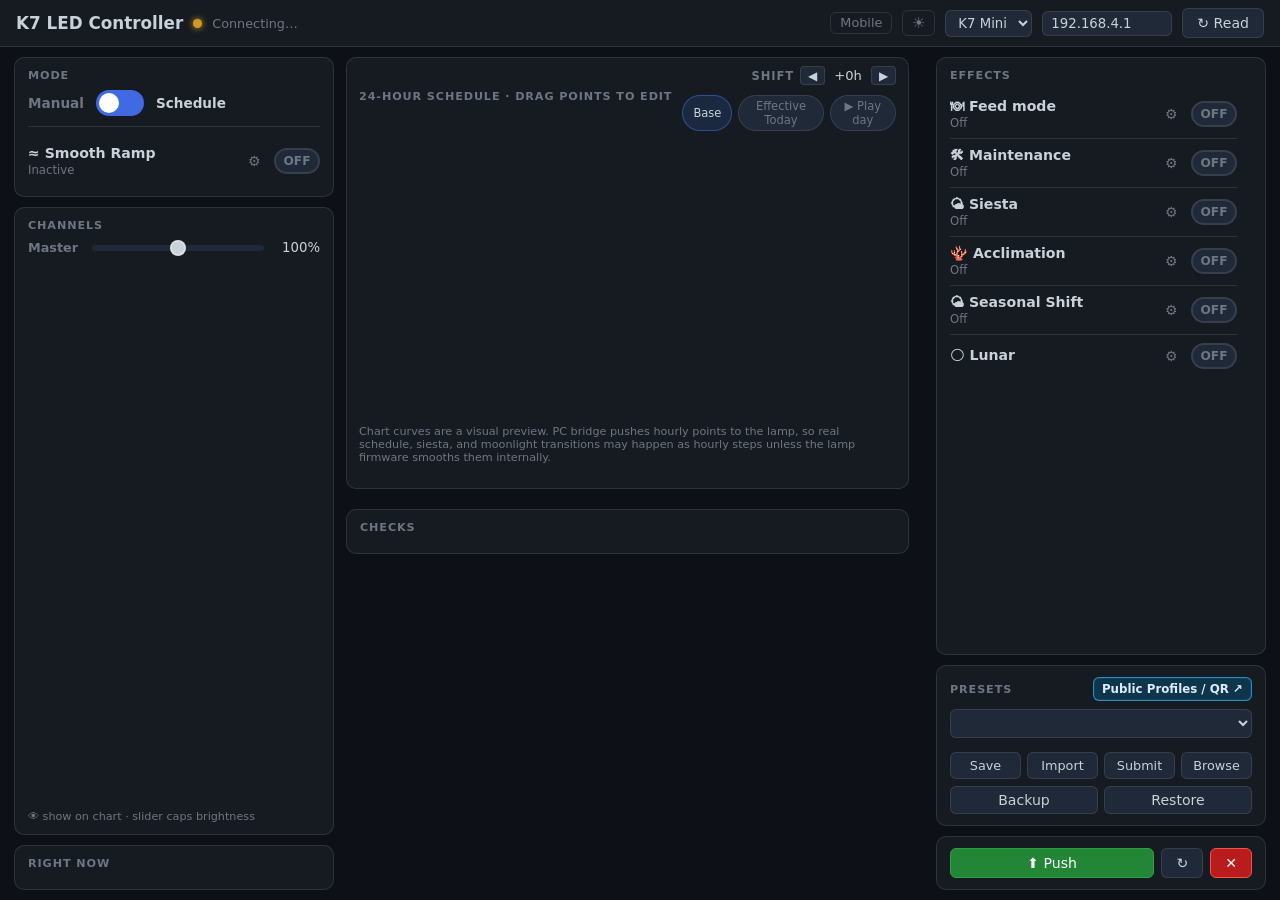
==== commit 25822d60: "Make K7 schedule layout responsive" ====
--- a/internal/httpapi/static/index.html
+++ b/internal/httpapi/static/index.html
@@ -71,7 +71,7 @@
   flex: 1; min-height: 0;
 }
 .col-left  { display: flex; flex-direction: column; gap: 10px; min-height: 0; overflow-y: auto; }
-.col-mid   { display: flex; flex-direction: column; min-height: 0; min-width: 0; }
+.col-mid   { display: flex; flex-direction: column; gap:10px; min-height: 0; min-width: 0; overflow-y:auto; scrollbar-gutter:stable; }
 .col-right { display: flex; flex-direction: column; gap: 10px; min-height: 0; overflow-y: auto; }
 
 /* ── cards ── */
@@ -149,7 +149,7 @@
 
 /* ── chart (fills col-mid) ── */
 #autoPanel {
-  flex: 1; min-height: 0; display: flex; flex-direction: column;
+  flex: 0 0 clamp(320px, 48vh, 560px); min-height: 320px; display: flex; flex-direction: column;
   background: var(--surface); border: 1px solid var(--border); border-radius: 10px;
   padding: 8px 12px 6px;
 }
@@ -274,8 +274,13 @@
 @media (max-width:1100px) {
   body { overflow:auto; height:auto; }
   .grid-b { grid-template-columns:1fr; height:auto; }
-  .col-left, .col-right { overflow-y:visible; }
-  #autoPanel { min-height:320px; }
+  .col-left, .col-mid, .col-right { overflow-y:visible; }
+  #autoPanel { flex-basis:clamp(340px, 58vh, 520px); min-height:340px; }
+}
+@media (max-width:640px) {
+  #autoPanel { flex-basis:420px; min-height:420px; padding:8px; }
+  .chart-top { align-items:flex-start; flex-direction:column; }
+  .chart-controls { width:100%; justify-content:flex-start; }
 }
 @media (min-width:1101px) and (max-height:760px) {
   .topbar { padding-top:4px; padding-bottom:4px; }
